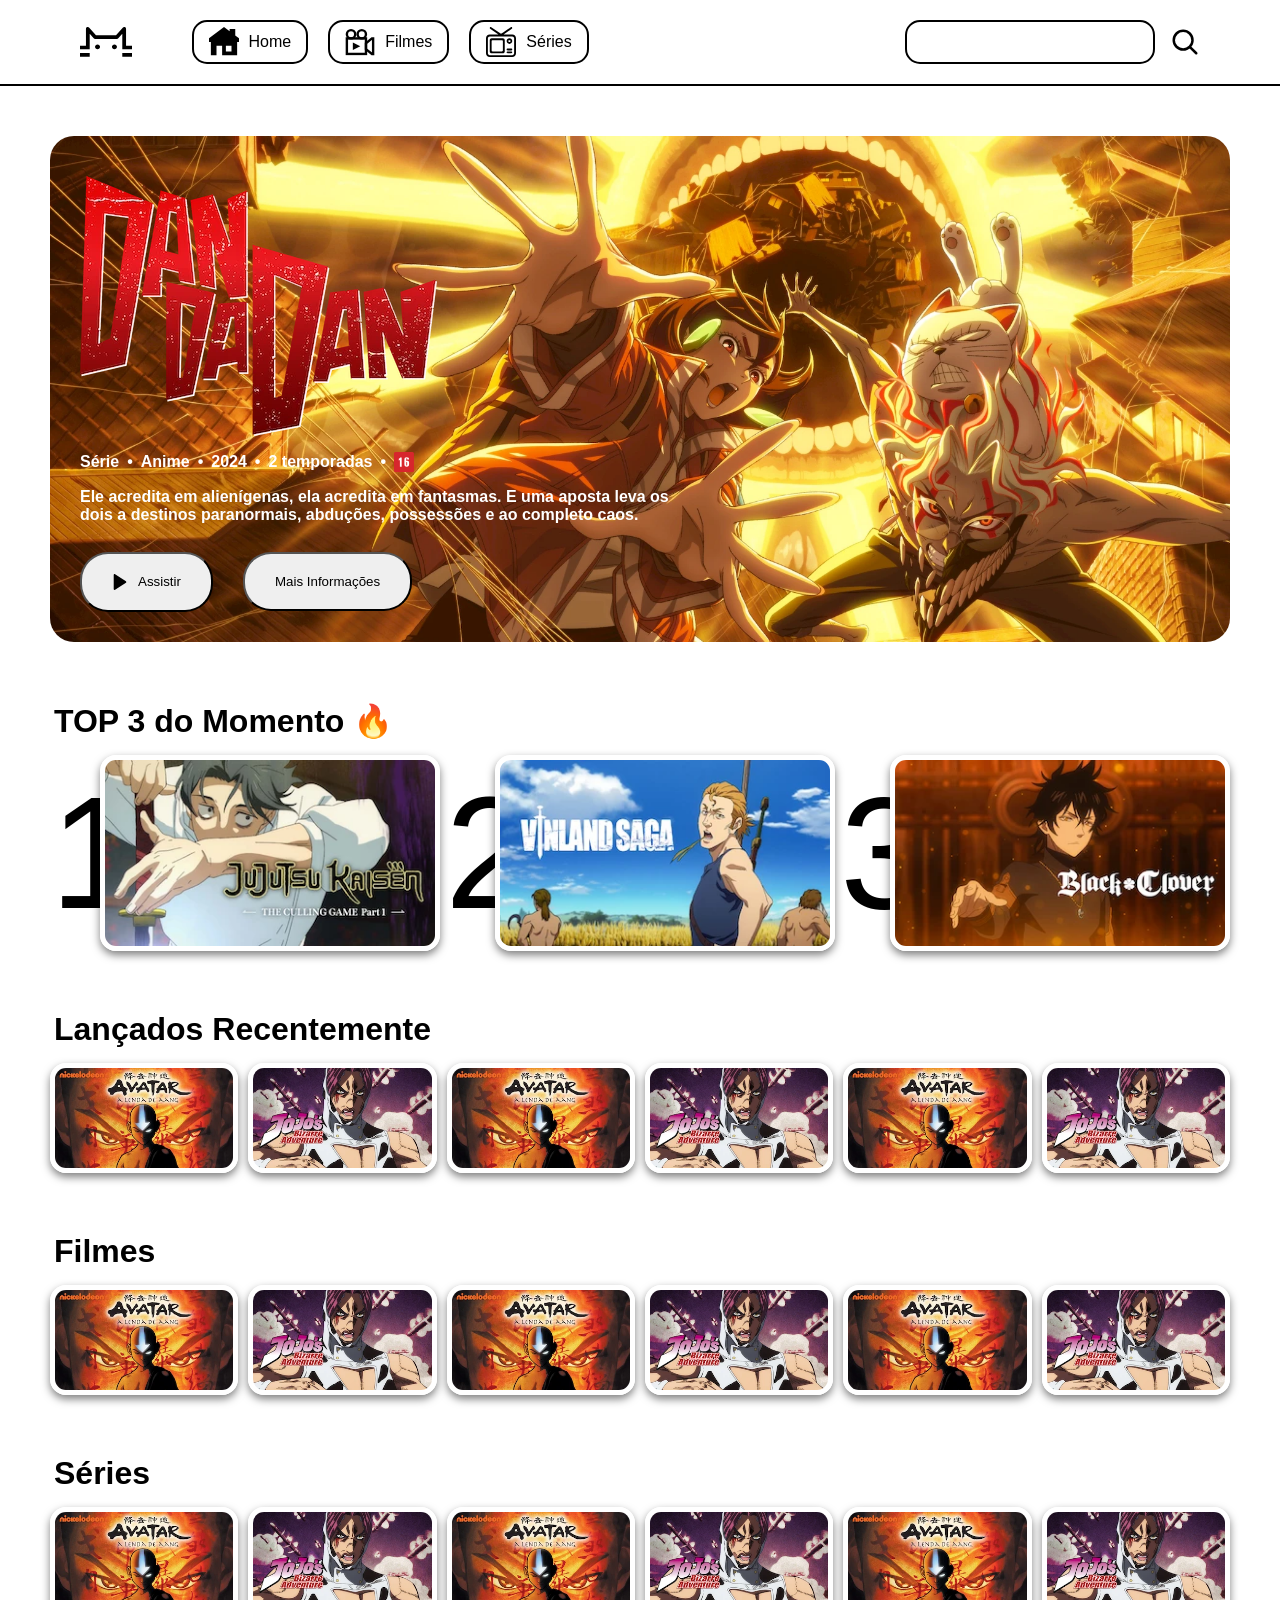
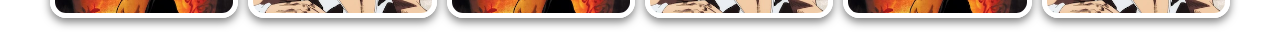
==== Streaming App/index.html @ 76ce0d0a "Refactor header styles, update top movies layout, and create new HTML files for movies and series pa" ====
<!DOCTYPE html>
<html lang="en">

<head>
    <meta charset="UTF-8">
    <meta name="viewport" content="width=device-width, initial-scale=1.0">
    <link rel="stylesheet" href="./css/style.css">
    <title>CatFlix</title>
</head>

<body>

    <header class="header">

        <div class="header-bar">

            <div class="menu">

                <a class="logo" href="">
                    <img class="svg" id="website-logo" src="./assets/pipecat.svg" alt="Logo do Website">
                </a>

                <nav class="nav">

                    <a class="nav-item" href="">
                        <img class="svg" src="./assets/home-icon.svg" alt="">
                        Home
                    </a>

                    <a class="nav-item" href="">
                        <img class="svg" src="./assets/play-projector-icon.svg" alt="">
                        Filmes
                    </a>

                    <a class="nav-item" href="">
                        <img class="svg" src="./assets/tv-icon.svg" alt="">
                        Séries
                    </a>

                </nav>

            </div>

            <div class="search-bar">

                <input type="text" class="input" id="search-text">
                <button class="button" id="search-button" type="submit"><img id="search-icon" class="svg" src="./assets/search-icon.svg" alt="search"></button>

            </div>

        </div>

    </header>

    <main class="main">

        <section class="section" id="introducao">

            <div class="img-box">
                <img class="img" id="main-img" src="./img/dandadan.webp" alt="">
            </div>

            <div class="info-content">

                <div class="info-item" id="info-logo-details">

                    <img class="img" src="./img/dandadan-icon.webp" alt="">

                    <div class="info-about">
                        <span>Série</span>
                        <p>•</p>
                        <span>Anime</span>
                        <p>•</p>
                        <span>2024</span>
                        <p>•</p>
                        <span>2 temporadas</span>
                        <p>•</p>
                        <span><img class="svg" src="./assets/16-rated.svg" alt=""></span>
                    </div>

                </div>

                <div class="info-item" id="info-synopsis">
                    <p class="info-paragraph">Ele acredita em alienígenas, ela acredita em fantasmas. E uma aposta leva os dois a destinos paranormais, abduções, possessões e ao completo caos.</p>
                </div>

                <div class="info-item" id="info-buttons">

                    <div class="button-box" id="watch-box">

                        <button class="button">
                            <img class="svg" id="play-button" src="./assets/play-icon.svg" alt="">
                            Assistir
                        </button>

                    </div>

                    <div class="button-box" id="moreinfo-box">
                        <button class="button">
                            Mais Informações
                        </button>
                    </div>

                </div>

            </div>

        </section>

        <section class="section" id="top-movies">

            <h2 class="section-title">TOP 3 do Momento 🔥</h2>

            <ul class="movie-list">

                <li class="movie-card">
                    <span class="movie-num">1</span>
                    <img class="movie-thumbnail" src="./img/jujutsu-kaisen-banner.webp" alt="">
                </li>
                
                <li class="movie-card">
                    <span class="movie-num">2</span>
                    <img class="movie-thumbnail" src="./img/vinland-saga-banner.webp" alt="">
                </li>

                <li class="movie-card">
                    <span class="movie-num">3</span>
                    <img class="movie-thumbnail" src="./img/black-clover-banner.webp" alt="">
                </li>

            </ul>

        </section>

        <section class="section" id="new-movies">

            <h2 class="section-title">Lançados Recentemente</h2>

            <ul class="movie-list">

                <li class="movie-card">
                    
                    <img class="movie-thumbnail" src="./img/avatar-banner.webp" alt="">
                    <div class="movie-info">

                    </div>

                </li>

                <li class="movie-card">
                    
                    <img class="movie-thumbnail" src="./img/jojo-banner.webp" alt="">
                    <div class="movie-info">

                    </div>

                </li>

                <li class="movie-card">
                    
                    <img class="movie-thumbnail" src="./img/avatar-banner.webp" alt="">
                    <div class="movie-info">

                    </div>

                </li>

                <li class="movie-card">
                    
                    <img class="movie-thumbnail" src="./img/jojo-banner.webp" alt="">
                    <div class="movie-info">

                    </div>

                </li>

                <li class="movie-card">
                    
                    <img class="movie-thumbnail" src="./img/avatar-banner.webp" alt="">
                    <div class="movie-info">

                    </div>

                </li>

                <li class="movie-card">
                    
                    <img class="movie-thumbnail" src="./img/jojo-banner.webp" alt="">
                    <div class="movie-info">

                    </div>

                </li>
                
            </ul>

        </section>

        <section class="section" id="new-movies">

            <h2 class="section-title">Filmes</h2>

            <ul class="movie-list">

                <li class="movie-card">
                    
                    <img class="movie-thumbnail" src="./img/avatar-banner.webp" alt="">
                    <div class="movie-info">

                    </div>

                </li>

                <li class="movie-card">
                    
                    <img class="movie-thumbnail" src="./img/jojo-banner.webp" alt="">
                    <div class="movie-info">

                    </div>

                </li>

                <li class="movie-card">
                    
                    <img class="movie-thumbnail" src="./img/avatar-banner.webp" alt="">
                    <div class="movie-info">

                    </div>

                </li>

                <li class="movie-card">
                    
                    <img class="movie-thumbnail" src="./img/jojo-banner.webp" alt="">
                    <div class="movie-info">

                    </div>

                </li>

                <li class="movie-card">
                    
                    <img class="movie-thumbnail" src="./img/avatar-banner.webp" alt="">
                    <div class="movie-info">

                    </div>

                </li>

                <li class="movie-card">
                    
                    <img class="movie-thumbnail" src="./img/jojo-banner.webp" alt="">
                    <div class="movie-info">

                    </div>

                </li>
                
            </ul>

        </section>

        <section class="section" id="new-series">

            <h2 class="section-title">Séries</h2>

            <ul class="movie-list">

                <li class="movie-card">
                    
                    <img class="movie-thumbnail" src="./img/avatar-banner.webp" alt="">
                    <div class="movie-info">

                    </div>

                </li>

                <li class="movie-card">
                    
                    <img class="movie-thumbnail" src="./img/jojo-banner.webp" alt="">
                    <div class="movie-info">

                    </div>

                </li>

                <li class="movie-card">
                    
                    <img class="movie-thumbnail" src="./img/avatar-banner.webp" alt="">
                    <div class="movie-info">

                    </div>

                </li>

                <li class="movie-card">
                    
                    <img class="movie-thumbnail" src="./img/jojo-banner.webp" alt="">
                    <div class="movie-info">

                    </div>

                </li>

                <li class="movie-card">
                    
                    <img class="movie-thumbnail" src="./img/avatar-banner.webp" alt="">
                    <div class="movie-info">

                    </div>

                </li>

                <li class="movie-card">
                    
                    <img class="movie-thumbnail" src="./img/jojo-banner.webp" alt="">
                    <div class="movie-info">

                    </div>

                </li>
                
            </ul>

        </section>

    </main>

    <footer>

    </footer>

</body>

</html>
---- Streaming App/css/style.css ----
@import url(./global.css);
@import url(./header.css);
@import url(./introducao.css);
@import url(./top-movies.css);
@import url(./new-movies.css);
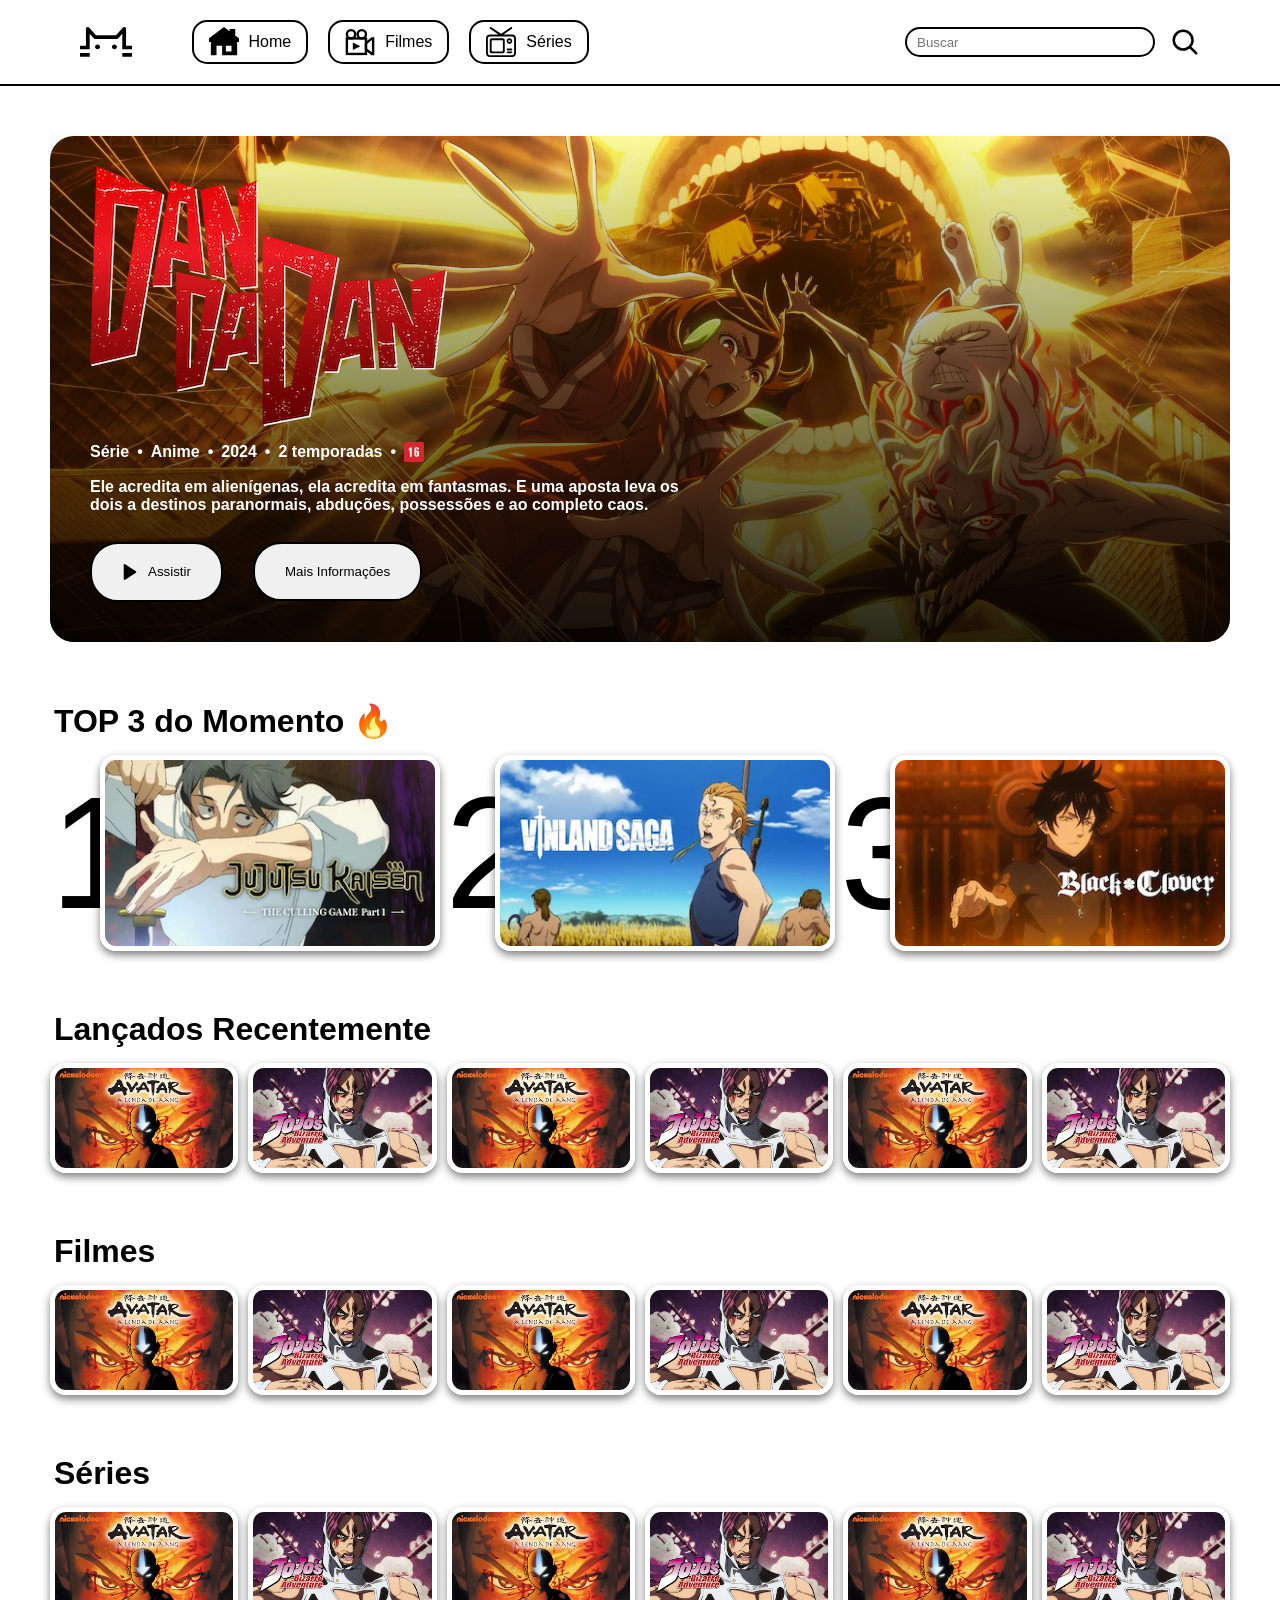
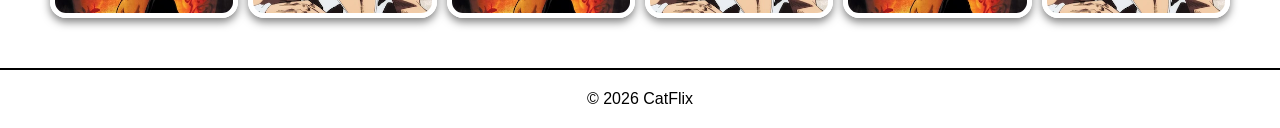
==== commit 302aa53c: "Refactor CSS variables for consistent theming, enhance header styles, and improve HTML structure for" ====
--- a/Streaming App/index.html
+++ b/Streaming App/index.html
@@ -1,9 +1,10 @@
 <!DOCTYPE html>
-<html lang="en">
+<html lang="pt-BR">
 
 <head>
     <meta charset="UTF-8">
     <meta name="viewport" content="width=device-width, initial-scale=1.0">
+    <meta name="description" content="CatFlix - filmes, séries e animes para assistir.">
     <link rel="stylesheet" href="./css/style.css">
     <title>CatFlix</title>
 </head>
@@ -16,23 +17,23 @@
 
             <div class="menu">
 
-                <a class="logo" href="">
-                    <img class="svg" id="website-logo" src="./assets/pipecat.svg" alt="Logo do Website">
+                <a class="logo" href="index.html">
+                    <img class="svg" id="website-logo" src="./assets/pipecat.svg" alt="CatFlix">
                 </a>
 
                 <nav class="nav">
 
-                    <a class="nav-item" href="">
+                    <a class="nav-item" href="index.html">
                         <img class="svg" src="./assets/home-icon.svg" alt="">
                         Home
                     </a>
 
-                    <a class="nav-item" href="">
+                    <a class="nav-item" href="movies.html">
                         <img class="svg" src="./assets/play-projector-icon.svg" alt="">
                         Filmes
                     </a>
 
-                    <a class="nav-item" href="">
+                    <a class="nav-item" href="series.html">
                         <img class="svg" src="./assets/tv-icon.svg" alt="">
                         Séries
                     </a>
@@ -41,30 +42,30 @@
 
             </div>
 
-            <div class="search-bar">
-
-                <input type="text" class="input" id="search-text">
-                <button class="button" id="search-button" type="submit"><img id="search-icon" class="svg" src="./assets/search-icon.svg" alt="search"></button>
-
+            <form class="search-bar" action="">
+
+                <input type="text" class="input" id="search-text" placeholder="Buscar" aria-label="Buscar">
+                <button class="button" id="search-button" type="submit"><img id="search-icon" class="svg" src="./assets/search-icon.svg" alt="Buscar"></button>
+
+            </form>
+
+        </div>
+
+    </header>
+
+    <main class="main">
+
+        <section class="section" id="introducao">
+
+            <div class="img-box">
+                <img class="img" id="main-img" src="./img/dandadan.webp" alt="Banner de Dandadan">
             </div>
 
-        </div>
-
-    </header>
-
-    <main class="main">
-
-        <section class="section" id="introducao">
-
-            <div class="img-box">
-                <img class="img" id="main-img" src="./img/dandadan.webp" alt="">
-            </div>
-
             <div class="info-content">
 
                 <div class="info-item" id="info-logo-details">
 
-                    <img class="img" src="./img/dandadan-icon.webp" alt="">
+                    <img class="img" src="./img/dandadan-icon.webp" alt="Logo de Dandadan">
 
                     <div class="info-about">
                         <span>Série</span>
@@ -75,7 +76,7 @@
                         <p>•</p>
                         <span>2 temporadas</span>
                         <p>•</p>
-                        <span><img class="svg" src="./assets/16-rated.svg" alt=""></span>
+                        <span><img class="svg" src="./assets/16-rated.svg" alt="Classificação 16 anos"></span>
                     </div>
 
                 </div>
@@ -115,24 +116,24 @@
 
                 <li class="movie-card">
                     <span class="movie-num">1</span>
-                    <img class="movie-thumbnail" src="./img/jujutsu-kaisen-banner.webp" alt="">
+                    <img class="movie-thumbnail" src="./img/jujutsu-kaisen-banner.webp" alt="Banner de Jujutsu Kaisen">
                 </li>
                 
                 <li class="movie-card">
                     <span class="movie-num">2</span>
-                    <img class="movie-thumbnail" src="./img/vinland-saga-banner.webp" alt="">
+                    <img class="movie-thumbnail" src="./img/vinland-saga-banner.webp" alt="Banner de Vinland Saga">
                 </li>
 
                 <li class="movie-card">
                     <span class="movie-num">3</span>
-                    <img class="movie-thumbnail" src="./img/black-clover-banner.webp" alt="">
+                    <img class="movie-thumbnail" src="./img/black-clover-banner.webp" alt="Banner de Black Clover">
                 </li>
 
             </ul>
 
         </section>
 
-        <section class="section" id="new-movies">
+        <section class="section" id="recent-movies">
 
             <h2 class="section-title">Lançados Recentemente</h2>
 
@@ -140,52 +141,52 @@
 
                 <li class="movie-card">
                     
-                    <img class="movie-thumbnail" src="./img/avatar-banner.webp" alt="">
-                    <div class="movie-info">
-
-                    </div>
-
-                </li>
-
-                <li class="movie-card">
-                    
-                    <img class="movie-thumbnail" src="./img/jojo-banner.webp" alt="">
-                    <div class="movie-info">
-
-                    </div>
-
-                </li>
-
-                <li class="movie-card">
-                    
-                    <img class="movie-thumbnail" src="./img/avatar-banner.webp" alt="">
-                    <div class="movie-info">
-
-                    </div>
-
-                </li>
-
-                <li class="movie-card">
-                    
-                    <img class="movie-thumbnail" src="./img/jojo-banner.webp" alt="">
-                    <div class="movie-info">
-
-                    </div>
-
-                </li>
-
-                <li class="movie-card">
-                    
-                    <img class="movie-thumbnail" src="./img/avatar-banner.webp" alt="">
-                    <div class="movie-info">
-
-                    </div>
-
-                </li>
-
-                <li class="movie-card">
-                    
-                    <img class="movie-thumbnail" src="./img/jojo-banner.webp" alt="">
+                    <img class="movie-thumbnail" src="./img/avatar-banner.webp" alt="Banner de Avatar">
+                    <div class="movie-info">
+
+                    </div>
+
+                </li>
+
+                <li class="movie-card">
+                    
+                    <img class="movie-thumbnail" src="./img/jojo-banner.webp" alt="Banner de JoJo">
+                    <div class="movie-info">
+
+                    </div>
+
+                </li>
+
+                <li class="movie-card">
+                    
+                    <img class="movie-thumbnail" src="./img/avatar-banner.webp" alt="Banner de Avatar">
+                    <div class="movie-info">
+
+                    </div>
+
+                </li>
+
+                <li class="movie-card">
+                    
+                    <img class="movie-thumbnail" src="./img/jojo-banner.webp" alt="Banner de JoJo">
+                    <div class="movie-info">
+
+                    </div>
+
+                </li>
+
+                <li class="movie-card">
+                    
+                    <img class="movie-thumbnail" src="./img/avatar-banner.webp" alt="Banner de Avatar">
+                    <div class="movie-info">
+
+                    </div>
+
+                </li>
+
+                <li class="movie-card">
+                    
+                    <img class="movie-thumbnail" src="./img/jojo-banner.webp" alt="Banner de JoJo">
                     <div class="movie-info">
 
                     </div>
@@ -196,7 +197,7 @@
 
         </section>
 
-        <section class="section" id="new-movies">
+        <section class="section" id="movies">
 
             <h2 class="section-title">Filmes</h2>
 
@@ -204,52 +205,52 @@
 
                 <li class="movie-card">
                     
-                    <img class="movie-thumbnail" src="./img/avatar-banner.webp" alt="">
-                    <div class="movie-info">
-
-                    </div>
-
-                </li>
-
-                <li class="movie-card">
-                    
-                    <img class="movie-thumbnail" src="./img/jojo-banner.webp" alt="">
-                    <div class="movie-info">
-
-                    </div>
-
-                </li>
-
-                <li class="movie-card">
-                    
-                    <img class="movie-thumbnail" src="./img/avatar-banner.webp" alt="">
-                    <div class="movie-info">
-
-                    </div>
-
-                </li>
-
-                <li class="movie-card">
-                    
-                    <img class="movie-thumbnail" src="./img/jojo-banner.webp" alt="">
-                    <div class="movie-info">
-
-                    </div>
-
-                </li>
-
-                <li class="movie-card">
-                    
-                    <img class="movie-thumbnail" src="./img/avatar-banner.webp" alt="">
-                    <div class="movie-info">
-
-                    </div>
-
-                </li>
-
-                <li class="movie-card">
-                    
-                    <img class="movie-thumbnail" src="./img/jojo-banner.webp" alt="">
+                    <img class="movie-thumbnail" src="./img/avatar-banner.webp" alt="Banner de Avatar">
+                    <div class="movie-info">
+
+                    </div>
+
+                </li>
+
+                <li class="movie-card">
+                    
+                    <img class="movie-thumbnail" src="./img/jojo-banner.webp" alt="Banner de JoJo">
+                    <div class="movie-info">
+
+                    </div>
+
+                </li>
+
+                <li class="movie-card">
+                    
+                    <img class="movie-thumbnail" src="./img/avatar-banner.webp" alt="Banner de Avatar">
+                    <div class="movie-info">
+
+                    </div>
+
+                </li>
+
+                <li class="movie-card">
+                    
+                    <img class="movie-thumbnail" src="./img/jojo-banner.webp" alt="Banner de JoJo">
+                    <div class="movie-info">
+
+                    </div>
+
+                </li>
+
+                <li class="movie-card">
+                    
+                    <img class="movie-thumbnail" src="./img/avatar-banner.webp" alt="Banner de Avatar">
+                    <div class="movie-info">
+
+                    </div>
+
+                </li>
+
+                <li class="movie-card">
+                    
+                    <img class="movie-thumbnail" src="./img/jojo-banner.webp" alt="Banner de JoJo">
                     <div class="movie-info">
 
                     </div>
@@ -260,7 +261,7 @@
 
         </section>
 
-        <section class="section" id="new-series">
+        <section class="section" id="series">
 
             <h2 class="section-title">Séries</h2>
 
@@ -268,52 +269,52 @@
 
                 <li class="movie-card">
                     
-                    <img class="movie-thumbnail" src="./img/avatar-banner.webp" alt="">
-                    <div class="movie-info">
-
-                    </div>
-
-                </li>
-
-                <li class="movie-card">
-                    
-                    <img class="movie-thumbnail" src="./img/jojo-banner.webp" alt="">
-                    <div class="movie-info">
-
-                    </div>
-
-                </li>
-
-                <li class="movie-card">
-                    
-                    <img class="movie-thumbnail" src="./img/avatar-banner.webp" alt="">
-                    <div class="movie-info">
-
-                    </div>
-
-                </li>
-
-                <li class="movie-card">
-                    
-                    <img class="movie-thumbnail" src="./img/jojo-banner.webp" alt="">
-                    <div class="movie-info">
-
-                    </div>
-
-                </li>
-
-                <li class="movie-card">
-                    
-                    <img class="movie-thumbnail" src="./img/avatar-banner.webp" alt="">
-                    <div class="movie-info">
-
-                    </div>
-
-                </li>
-
-                <li class="movie-card">
-                    
-                    <img class="movie-thumbnail" src="./img/jojo-banner.webp" alt="">
+                    <img class="movie-thumbnail" src="./img/avatar-banner.webp" alt="Banner de Avatar">
+                    <div class="movie-info">
+
+                    </div>
+
+                </li>
+
+                <li class="movie-card">
+                    
+                    <img class="movie-thumbnail" src="./img/jojo-banner.webp" alt="Banner de JoJo">
+                    <div class="movie-info">
+
+                    </div>
+
+                </li>
+
+                <li class="movie-card">
+                    
+                    <img class="movie-thumbnail" src="./img/avatar-banner.webp" alt="Banner de Avatar">
+                    <div class="movie-info">
+
+                    </div>
+
+                </li>
+
+                <li class="movie-card">
+                    
+                    <img class="movie-thumbnail" src="./img/jojo-banner.webp" alt="Banner de JoJo">
+                    <div class="movie-info">
+
+                    </div>
+
+                </li>
+
+                <li class="movie-card">
+                    
+                    <img class="movie-thumbnail" src="./img/avatar-banner.webp" alt="Banner de Avatar">
+                    <div class="movie-info">
+
+                    </div>
+
+                </li>
+
+                <li class="movie-card">
+                    
+                    <img class="movie-thumbnail" src="./img/jojo-banner.webp" alt="Banner de JoJo">
                     <div class="movie-info">
 
                     </div>
@@ -326,10 +327,12 @@
 
     </main>
 
-    <footer>
+    <footer class="footer">
+
+        <p>© 2026 CatFlix</p>
 
     </footer>
 
 </body>
 
-</html>+</html>
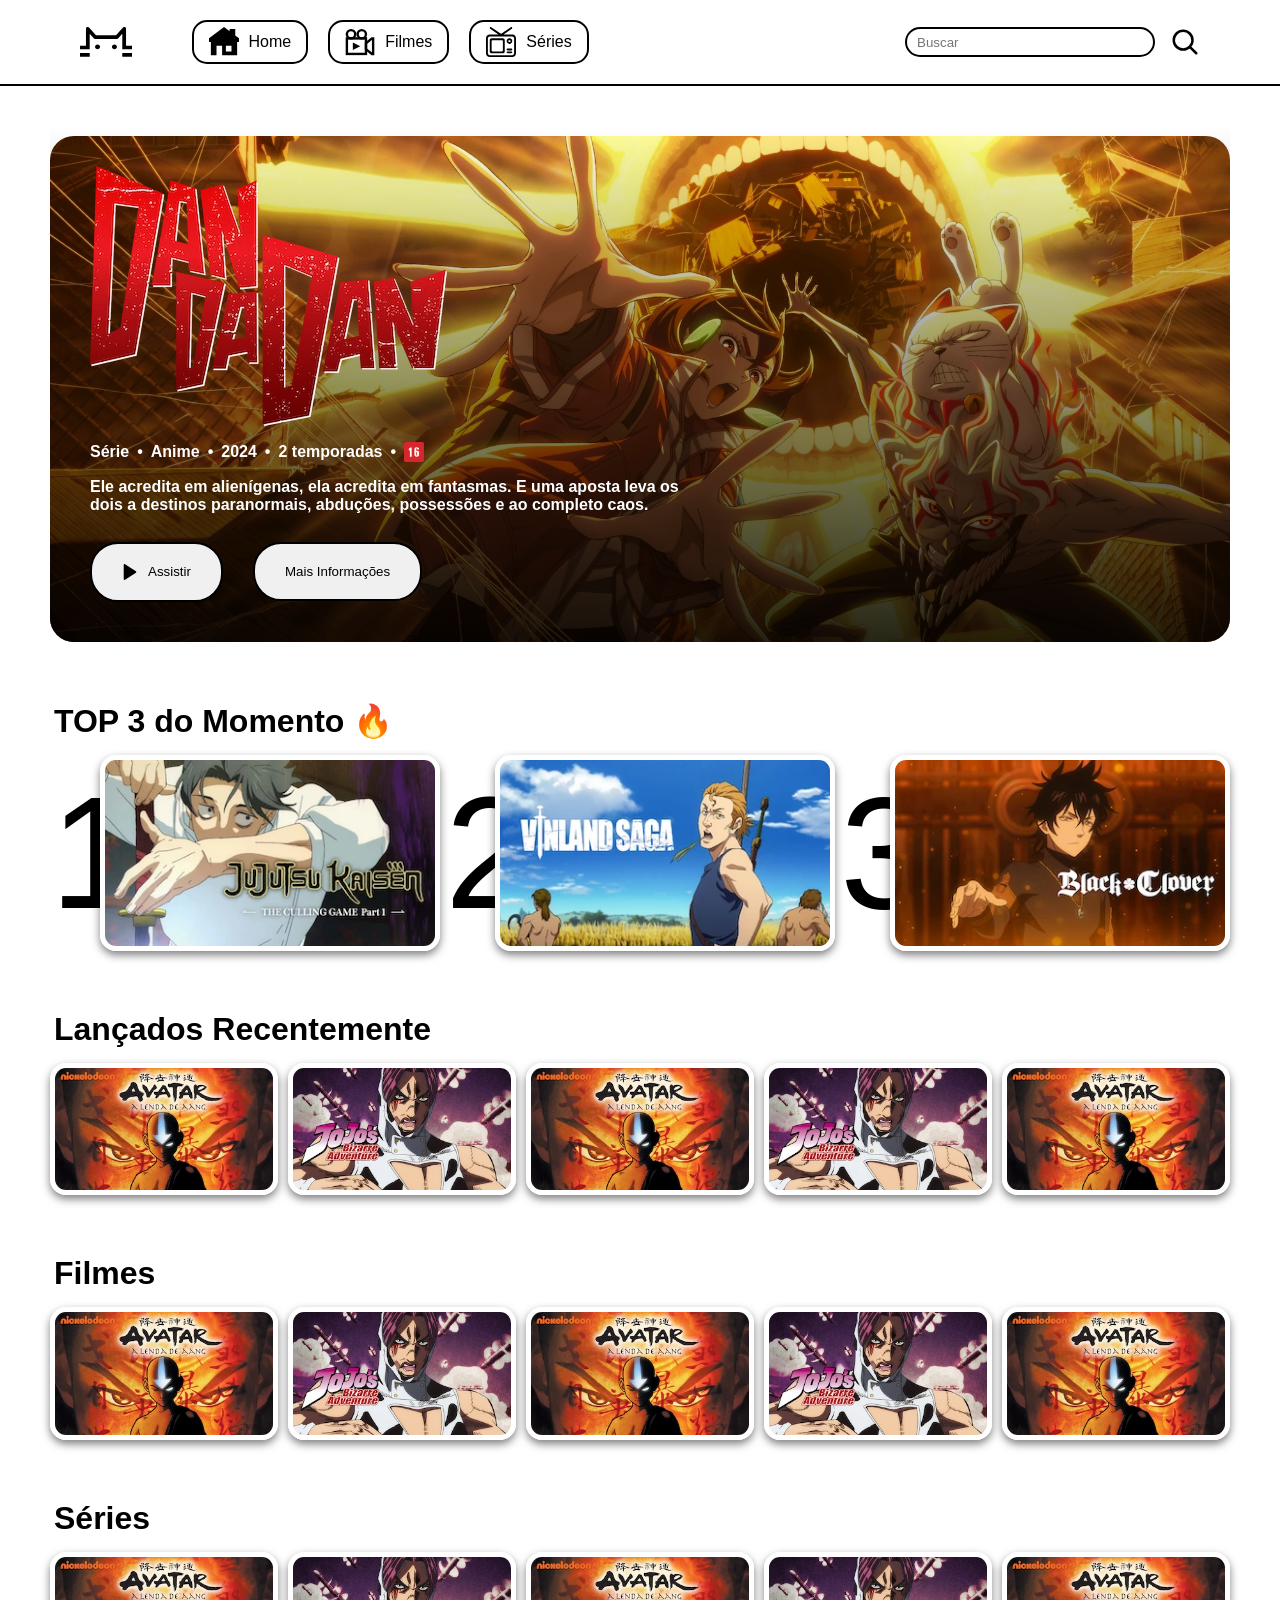
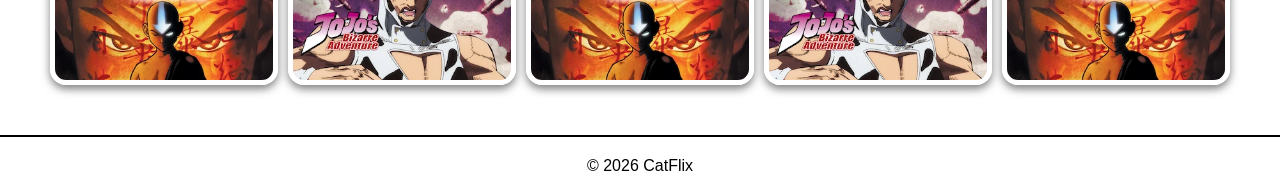
==== commit 93f3a8e3: "Refactor movie list layout, add modal functionality, and enhance header structure for improved navig" ====
--- a/Streaming App/index.html
+++ b/Streaming App/index.html
@@ -45,7 +45,8 @@
             <form class="search-bar" action="">
 
                 <input type="text" class="input" id="search-text" placeholder="Buscar" aria-label="Buscar">
-                <button class="button" id="search-button" type="submit"><img id="search-icon" class="svg" src="./assets/search-icon.svg" alt="Buscar"></button>
+                <button class="button" id="search-button" type="submit"><img id="search-icon" class="svg"
+                        src="./assets/search-icon.svg" alt="Buscar"></button>
 
             </form>
 
@@ -82,24 +83,25 @@
                 </div>
 
                 <div class="info-item" id="info-synopsis">
-                    <p class="info-paragraph">Ele acredita em alienígenas, ela acredita em fantasmas. E uma aposta leva os dois a destinos paranormais, abduções, possessões e ao completo caos.</p>
+                    <p class="info-paragraph">Ele acredita em alienígenas, ela acredita em fantasmas. E uma aposta leva
+                        os dois a destinos paranormais, abduções, possessões e ao completo caos.</p>
                 </div>
 
                 <div class="info-item" id="info-buttons">
 
                     <div class="button-box" id="watch-box">
 
-                        <button class="button">
+                        <a class="button" href="https://www.youtube.com/watch?v=vH3Ar2A-Wto" target="_blank" rel="noopener">
                             <img class="svg" id="play-button" src="./assets/play-icon.svg" alt="">
                             Assistir
-                        </button>
+                        </a>
 
                     </div>
 
                     <div class="button-box" id="moreinfo-box">
-                        <button class="button">
+                        <a class="button" href="#filme-dandadan">
                             Mais Informações
-                        </button>
+                        </a>
                     </div>
 
                 </div>
@@ -116,17 +118,35 @@
 
                 <li class="movie-card">
                     <span class="movie-num">1</span>
-                    <img class="movie-thumbnail" src="./img/jujutsu-kaisen-banner.webp" alt="Banner de Jujutsu Kaisen">
-                </li>
-                
+                    <a href="#filme-jujutsu-kaisen">
+                        <img class="movie-thumbnail" src="./img/jujutsu-kaisen-banner.webp" alt="Banner de Jujutsu Kaisen">
+                    </a>
+                    <div class="movie-info">
+                        <h3 class="movie-name">Jujutsu Kaisen</h3>
+                        <p>3 temporadas • 59 episódios</p>
+                    </div>
+                </li>
+
                 <li class="movie-card">
                     <span class="movie-num">2</span>
-                    <img class="movie-thumbnail" src="./img/vinland-saga-banner.webp" alt="Banner de Vinland Saga">
+                    <a href="#filme-vinland-saga">
+                        <img class="movie-thumbnail" src="./img/vinland-saga-banner.webp" alt="Banner de Vinland Saga">
+                    </a>
+                    <div class="movie-info">
+                        <h3 class="movie-name">Vinland Saga</h3>
+                        <p>2 temporadas • 48 episódios</p>
+                    </div>
                 </li>
 
                 <li class="movie-card">
                     <span class="movie-num">3</span>
-                    <img class="movie-thumbnail" src="./img/black-clover-banner.webp" alt="Banner de Black Clover">
+                    <a href="#filme-black-clover">
+                        <img class="movie-thumbnail" src="./img/black-clover-banner.webp" alt="Banner de Black Clover">
+                    </a>
+                    <div class="movie-info">
+                        <h3 class="movie-name">Black Clover</h3>
+                        <p>4 temporadas • 170 episódios</p>
+                    </div>
                 </li>
 
             </ul>
@@ -140,59 +160,65 @@
             <ul class="movie-list">
 
                 <li class="movie-card">
-                    
-                    <img class="movie-thumbnail" src="./img/avatar-banner.webp" alt="Banner de Avatar">
-                    <div class="movie-info">
-
-                    </div>
-
-                </li>
-
-                <li class="movie-card">
-                    
-                    <img class="movie-thumbnail" src="./img/jojo-banner.webp" alt="Banner de JoJo">
-                    <div class="movie-info">
-
-                    </div>
-
-                </li>
-
-                <li class="movie-card">
-                    
-                    <img class="movie-thumbnail" src="./img/avatar-banner.webp" alt="Banner de Avatar">
-                    <div class="movie-info">
-
-                    </div>
-
-                </li>
-
-                <li class="movie-card">
-                    
-                    <img class="movie-thumbnail" src="./img/jojo-banner.webp" alt="Banner de JoJo">
-                    <div class="movie-info">
-
-                    </div>
-
-                </li>
-
-                <li class="movie-card">
-                    
-                    <img class="movie-thumbnail" src="./img/avatar-banner.webp" alt="Banner de Avatar">
-                    <div class="movie-info">
-
-                    </div>
-
-                </li>
-
-                <li class="movie-card">
-                    
-                    <img class="movie-thumbnail" src="./img/jojo-banner.webp" alt="Banner de JoJo">
-                    <div class="movie-info">
-
-                    </div>
-
-                </li>
-                
+
+                    <a href="#filme-avatar">
+                        <img class="movie-thumbnail" src="./img/avatar-banner.webp" alt="Banner de Avatar">
+                    </a>
+                    <div class="movie-info">
+                        <h3 class="movie-name">Avatar: A Lenda de Aang</h3>
+                        <p>3 temporadas • 61 episódios</p>
+                    </div>
+
+                </li>
+
+                <li class="movie-card">
+
+                    <a href="#filme-jojo">
+                        <img class="movie-thumbnail" src="./img/jojo-banner.webp" alt="Banner de JoJo">
+                    </a>
+                    <div class="movie-info">
+                        <h3 class="movie-name">JoJo's Bizarre Adventure</h3>
+                        <p>5 temporadas • 190 episódios</p>
+                    </div>
+
+                </li>
+
+                <li class="movie-card">
+
+                    <a href="#filme-avatar">
+                        <img class="movie-thumbnail" src="./img/avatar-banner.webp" alt="Banner de Avatar">
+                    </a>
+                    <div class="movie-info">
+                        <h3 class="movie-name">Avatar: A Lenda de Aang</h3>
+                        <p>3 temporadas • 61 episódios</p>
+                    </div>
+
+                </li>
+
+                <li class="movie-card">
+
+                    <a href="#filme-jojo">
+                        <img class="movie-thumbnail" src="./img/jojo-banner.webp" alt="Banner de JoJo">
+                    </a>
+                    <div class="movie-info">
+                        <h3 class="movie-name">JoJo's Bizarre Adventure</h3>
+                        <p>5 temporadas • 190 episódios</p>
+                    </div>
+
+                </li>
+
+                <li class="movie-card">
+
+                    <a href="#filme-avatar">
+                        <img class="movie-thumbnail" src="./img/avatar-banner.webp" alt="Banner de Avatar">
+                    </a>
+                    <div class="movie-info">
+                        <h3 class="movie-name">Avatar: A Lenda de Aang</h3>
+                        <p>3 temporadas • 61 episódios</p>
+                    </div>
+
+                </li>
+
             </ul>
 
         </section>
@@ -204,59 +230,65 @@
             <ul class="movie-list">
 
                 <li class="movie-card">
-                    
-                    <img class="movie-thumbnail" src="./img/avatar-banner.webp" alt="Banner de Avatar">
-                    <div class="movie-info">
-
-                    </div>
-
-                </li>
-
-                <li class="movie-card">
-                    
-                    <img class="movie-thumbnail" src="./img/jojo-banner.webp" alt="Banner de JoJo">
-                    <div class="movie-info">
-
-                    </div>
-
-                </li>
-
-                <li class="movie-card">
-                    
-                    <img class="movie-thumbnail" src="./img/avatar-banner.webp" alt="Banner de Avatar">
-                    <div class="movie-info">
-
-                    </div>
-
-                </li>
-
-                <li class="movie-card">
-                    
-                    <img class="movie-thumbnail" src="./img/jojo-banner.webp" alt="Banner de JoJo">
-                    <div class="movie-info">
-
-                    </div>
-
-                </li>
-
-                <li class="movie-card">
-                    
-                    <img class="movie-thumbnail" src="./img/avatar-banner.webp" alt="Banner de Avatar">
-                    <div class="movie-info">
-
-                    </div>
-
-                </li>
-
-                <li class="movie-card">
-                    
-                    <img class="movie-thumbnail" src="./img/jojo-banner.webp" alt="Banner de JoJo">
-                    <div class="movie-info">
-
-                    </div>
-
-                </li>
-                
+
+                    <a href="#filme-avatar">
+                        <img class="movie-thumbnail" src="./img/avatar-banner.webp" alt="Banner de Avatar">
+                    </a>
+                    <div class="movie-info">
+                        <h3 class="movie-name">Avatar: A Lenda de Aang</h3>
+                        <p>3 temporadas • 61 episódios</p>
+                    </div>
+
+                </li>
+
+                <li class="movie-card">
+
+                    <a href="#filme-jojo">
+                        <img class="movie-thumbnail" src="./img/jojo-banner.webp" alt="Banner de JoJo">
+                    </a>
+                    <div class="movie-info">
+                        <h3 class="movie-name">JoJo's Bizarre Adventure</h3>
+                        <p>5 temporadas • 190 episódios</p>
+                    </div>
+
+                </li>
+
+                <li class="movie-card">
+
+                    <a href="#filme-avatar">
+                        <img class="movie-thumbnail" src="./img/avatar-banner.webp" alt="Banner de Avatar">
+                    </a>
+                    <div class="movie-info">
+                        <h3 class="movie-name">Avatar: A Lenda de Aang</h3>
+                        <p>3 temporadas • 61 episódios</p>
+                    </div>
+
+                </li>
+
+                <li class="movie-card">
+
+                    <a href="#filme-jojo">
+                        <img class="movie-thumbnail" src="./img/jojo-banner.webp" alt="Banner de JoJo">
+                    </a>
+                    <div class="movie-info">
+                        <h3 class="movie-name">JoJo's Bizarre Adventure</h3>
+                        <p>5 temporadas • 190 episódios</p>
+                    </div>
+
+                </li>
+
+                <li class="movie-card">
+
+                    <a href="#filme-avatar">
+                        <img class="movie-thumbnail" src="./img/avatar-banner.webp" alt="Banner de Avatar">
+                    </a>
+                    <div class="movie-info">
+                        <h3 class="movie-name">Avatar: A Lenda de Aang</h3>
+                        <p>3 temporadas • 61 episódios</p>
+                    </div>
+
+                </li>
+
             </ul>
 
         </section>
@@ -268,59 +300,65 @@
             <ul class="movie-list">
 
                 <li class="movie-card">
-                    
-                    <img class="movie-thumbnail" src="./img/avatar-banner.webp" alt="Banner de Avatar">
-                    <div class="movie-info">
-
-                    </div>
-
-                </li>
-
-                <li class="movie-card">
-                    
-                    <img class="movie-thumbnail" src="./img/jojo-banner.webp" alt="Banner de JoJo">
-                    <div class="movie-info">
-
-                    </div>
-
-                </li>
-
-                <li class="movie-card">
-                    
-                    <img class="movie-thumbnail" src="./img/avatar-banner.webp" alt="Banner de Avatar">
-                    <div class="movie-info">
-
-                    </div>
-
-                </li>
-
-                <li class="movie-card">
-                    
-                    <img class="movie-thumbnail" src="./img/jojo-banner.webp" alt="Banner de JoJo">
-                    <div class="movie-info">
-
-                    </div>
-
-                </li>
-
-                <li class="movie-card">
-                    
-                    <img class="movie-thumbnail" src="./img/avatar-banner.webp" alt="Banner de Avatar">
-                    <div class="movie-info">
-
-                    </div>
-
-                </li>
-
-                <li class="movie-card">
-                    
-                    <img class="movie-thumbnail" src="./img/jojo-banner.webp" alt="Banner de JoJo">
-                    <div class="movie-info">
-
-                    </div>
-
-                </li>
-                
+
+                    <a href="#filme-avatar">
+                        <img class="movie-thumbnail" src="./img/avatar-banner.webp" alt="Banner de Avatar">
+                    </a>
+                    <div class="movie-info">
+                        <h3 class="movie-name">Avatar: A Lenda de Aang</h3>
+                        <p>3 temporadas • 61 episódios</p>
+                    </div>
+
+                </li>
+
+                <li class="movie-card">
+
+                    <a href="#filme-jojo">
+                        <img class="movie-thumbnail" src="./img/jojo-banner.webp" alt="Banner de JoJo">
+                    </a>
+                    <div class="movie-info">
+                        <h3 class="movie-name">JoJo's Bizarre Adventure</h3>
+                        <p>5 temporadas • 190 episódios</p>
+                    </div>
+
+                </li>
+
+                <li class="movie-card">
+
+                    <a href="#filme-avatar">
+                        <img class="movie-thumbnail" src="./img/avatar-banner.webp" alt="Banner de Avatar">
+                    </a>
+                    <div class="movie-info">
+                        <h3 class="movie-name">Avatar: A Lenda de Aang</h3>
+                        <p>3 temporadas • 61 episódios</p>
+                    </div>
+
+                </li>
+
+                <li class="movie-card">
+
+                    <a href="#filme-jojo">
+                        <img class="movie-thumbnail" src="./img/jojo-banner.webp" alt="Banner de JoJo">
+                    </a>
+                    <div class="movie-info">
+                        <h3 class="movie-name">JoJo's Bizarre Adventure</h3>
+                        <p>5 temporadas • 190 episódios</p>
+                    </div>
+
+                </li>
+
+                <li class="movie-card">
+
+                    <a href="#filme-avatar">
+                        <img class="movie-thumbnail" src="./img/avatar-banner.webp" alt="Banner de Avatar">
+                    </a>
+                    <div class="movie-info">
+                        <h3 class="movie-name">Avatar: A Lenda de Aang</h3>
+                        <p>3 temporadas • 61 episódios</p>
+                    </div>
+
+                </li>
+
             </ul>
 
         </section>
@@ -333,6 +371,322 @@
 
     </footer>
 
+    <!-- Menus flutuantes (abrem ao clicar no card; cada um tem o mesmo id do link do card) -->
+
+    <div class="modal" id="filme-dandadan">
+
+        <a class="modal-fundo" href="#!"></a>
+
+        <div class="modal-box">
+
+            <a class="modal-fechar" href="#!">✕</a>
+
+            <div class="modal-trailer">
+                <iframe src="https://www.youtube.com/embed/vH3Ar2A-Wto" title="Trailer de Dandadan" allowfullscreen loading="lazy"></iframe>
+            </div>
+
+            <div class="modal-conteudo">
+
+                <div class="modal-principal">
+                    <h2 class="modal-titulo">Dandadan</h2>
+                    <div class="modal-detalhes">
+                        <span>2024</span>
+                        <span>2 temporadas • 24 episódios</span>
+                        <img src="./assets/16-rated.svg" alt="Classificação 16 anos">
+                    </div>
+                    <p>Ele acredita em alienígenas, ela acredita em fantasmas. E uma aposta leva os dois a destinos paranormais, abduções, possessões e ao completo caos.</p>
+                </div>
+
+                <div class="modal-lateral">
+                    <p><span>Estúdio:</span> Science SARU</p>
+                    <p><span>Baseado em:</span> Mangá de Yukinobu Tatsu</p>
+                    <p><span>Gêneros:</span> Animes Shounen, Animes de ação, Japoneses</p>
+                </div>
+
+            </div>
+
+            <div class="modal-comentarios">
+
+                <h3>Comentários</h3>
+
+                <p class="comentarios-aviso">Entre na sua conta para poder comentar.</p>
+
+                <form class="comentarios-form" action="">
+                    <textarea class="comentarios-texto" rows="3" placeholder="Escreva um comentário..." aria-label="Escreva um comentário" disabled></textarea>
+                    <button class="comentarios-botao" type="submit" disabled>Publicar</button>
+                </form>
+
+                <ul class="comentarios-lista">
+                    <li class="comentarios-vazio">Nenhum comentário ainda.</li>
+                </ul>
+
+            </div>
+
+        </div>
+
+    </div>
+
+    <div class="modal" id="filme-jujutsu-kaisen">
+
+        <a class="modal-fundo" href="#!"></a>
+
+        <div class="modal-box">
+
+            <a class="modal-fechar" href="#!">✕</a>
+
+            <div class="modal-trailer">
+                <iframe src="https://www.youtube.com/embed/Go23bvl5mCo" title="Trailer de Jujutsu Kaisen" allowfullscreen loading="lazy"></iframe>
+            </div>
+
+            <div class="modal-conteudo">
+
+                <div class="modal-principal">
+                    <h2 class="modal-titulo">Jujutsu Kaisen</h2>
+                    <div class="modal-detalhes">
+                        <span>2020</span>
+                        <span>3 temporadas • 59 episódios</span>
+                    </div>
+                    <p>Yuji Itadori, um estudante com força física extraordinária, engole um dedo amaldiçoado para salvar seus amigos e passa a abrigar dentro de si Sukuna, o Rei das Maldições. Agora ele entra para a Escola Jujutsu para enfrentar espíritos amaldiçoados.</p>
+                </div>
+
+                <div class="modal-lateral">
+                <p><span>Estúdio:</span> MAPPA</p>
+                <p><span>Baseado em:</span> Mangá de Gege Akutami</p>
+                <p><span>Gêneros:</span> Animes Shounen, Animes de ação, Japoneses</p>
+                </div>
+
+            </div>
+
+            <div class="modal-comentarios">
+
+                <h3>Comentários</h3>
+
+                <p class="comentarios-aviso">Entre na sua conta para poder comentar.</p>
+
+                <form class="comentarios-form" action="">
+                    <textarea class="comentarios-texto" rows="3" placeholder="Escreva um comentário..." aria-label="Escreva um comentário" disabled></textarea>
+                    <button class="comentarios-botao" type="submit" disabled>Publicar</button>
+                </form>
+
+                <ul class="comentarios-lista">
+                    <li class="comentarios-vazio">Nenhum comentário ainda.</li>
+                </ul>
+
+            </div>
+
+        </div>
+
+    </div>
+
+    <div class="modal" id="filme-vinland-saga">
+
+        <a class="modal-fundo" href="#!"></a>
+
+        <div class="modal-box">
+
+            <a class="modal-fechar" href="#!">✕</a>
+
+            <div class="modal-trailer">
+                <iframe src="https://www.youtube.com/embed/f8JrZ7Q_p-8" title="Trailer de Vinland Saga" allowfullscreen loading="lazy"></iframe>
+            </div>
+
+            <div class="modal-conteudo">
+
+                <div class="modal-principal">
+                    <h2 class="modal-titulo">Vinland Saga</h2>
+                    <div class="modal-detalhes">
+                        <span>2019</span>
+                        <span>2 temporadas • 48 episódios</span>
+                    </div>
+                    <p>Thorfinn, um jovem guerreiro viking, busca vingança contra Askeladd, o líder mercenário que matou seu pai. Em meio a batalhas sangrentas na Europa do século XI, ele precisa descobrir o que significa ser um verdadeiro guerreiro.</p>
+                </div>
+
+                <div class="modal-lateral">
+                <p><span>Estúdio:</span> Wit Studio e MAPPA</p>
+                <p><span>Baseado em:</span> Mangá de Makoto Yukimura</p>
+                <p><span>Gêneros:</span> Animes Seinen, Animes de ação, Japoneses</p>
+                </div>
+
+            </div>
+
+            <div class="modal-comentarios">
+
+                <h3>Comentários</h3>
+
+                <p class="comentarios-aviso">Entre na sua conta para poder comentar.</p>
+
+                <form class="comentarios-form" action="">
+                    <textarea class="comentarios-texto" rows="3" placeholder="Escreva um comentário..." aria-label="Escreva um comentário" disabled></textarea>
+                    <button class="comentarios-botao" type="submit" disabled>Publicar</button>
+                </form>
+
+                <ul class="comentarios-lista">
+                    <li class="comentarios-vazio">Nenhum comentário ainda.</li>
+                </ul>
+
+            </div>
+
+        </div>
+
+    </div>
+
+    <div class="modal" id="filme-black-clover">
+
+        <a class="modal-fundo" href="#!"></a>
+
+        <div class="modal-box">
+
+            <a class="modal-fechar" href="#!">✕</a>
+
+            <div class="modal-trailer">
+                <iframe src="https://www.youtube.com/embed/uUX2Vr6Zc1g" title="Trailer de Black Clover" allowfullscreen loading="lazy"></iframe>
+            </div>
+
+            <div class="modal-conteudo">
+
+                <div class="modal-principal">
+                    <h2 class="modal-titulo">Black Clover</h2>
+                    <div class="modal-detalhes">
+                        <span>2017</span>
+                        <span>4 temporadas • 170 episódios</span>
+                    </div>
+                    <p>Asta e Yuno foram abandonados juntos numa igreja e cresceram como rivais. Num mundo onde todos nascem com magia, Asta é o único sem nenhum poder, mas sonha em se tornar o Rei Mago com sua espada anti-magia e muita força de vontade.</p>
+                </div>
+
+                <div class="modal-lateral">
+                <p><span>Estúdio:</span> Studio Pierrot</p>
+                <p><span>Baseado em:</span> Mangá de Yūki Tabata</p>
+                <p><span>Gêneros:</span> Animes Shounen, Animes de ação, Japoneses</p>
+                </div>
+
+            </div>
+
+            <div class="modal-comentarios">
+
+                <h3>Comentários</h3>
+
+                <p class="comentarios-aviso">Entre na sua conta para poder comentar.</p>
+
+                <form class="comentarios-form" action="">
+                    <textarea class="comentarios-texto" rows="3" placeholder="Escreva um comentário..." aria-label="Escreva um comentário" disabled></textarea>
+                    <button class="comentarios-botao" type="submit" disabled>Publicar</button>
+                </form>
+
+                <ul class="comentarios-lista">
+                    <li class="comentarios-vazio">Nenhum comentário ainda.</li>
+                </ul>
+
+            </div>
+
+        </div>
+
+    </div>
+
+    <div class="modal" id="filme-avatar">
+
+        <a class="modal-fundo" href="#!"></a>
+
+        <div class="modal-box">
+
+            <a class="modal-fechar" href="#!">✕</a>
+
+            <div class="modal-trailer">
+                <!-- Sem trailer ainda: troque esta imagem por um <iframe> do YouTube -->
+                <img src="./img/avatar-banner.webp" alt="Banner de Avatar: A Lenda de Aang">
+            </div>
+
+            <div class="modal-conteudo">
+
+                <div class="modal-principal">
+                    <h2 class="modal-titulo">Avatar: A Lenda de Aang</h2>
+                    <div class="modal-detalhes">
+                        <span>2005</span>
+                        <span>3 temporadas • 61 episódios</span>
+                    </div>
+                    <p>Em um mundo dividido em quatro nações, só o Avatar consegue dominar os quatro elementos. Após cem anos congelado, o jovem Aang desperta e, ao lado de Katara e Sokka, precisa aprender todos os elementos e deter a Nação do Fogo.</p>
+                </div>
+
+                <div class="modal-lateral">
+                <p><span>Estúdio:</span> Nickelodeon</p>
+                <p><span>Criação:</span> Michael Dante DiMartino e Bryan Konietzko</p>
+                <p><span>Gêneros:</span> Séries de animação, Aventura, Fantasia</p>
+                </div>
+
+            </div>
+
+            <div class="modal-comentarios">
+
+                <h3>Comentários</h3>
+
+                <p class="comentarios-aviso">Entre na sua conta para poder comentar.</p>
+
+                <form class="comentarios-form" action="">
+                    <textarea class="comentarios-texto" rows="3" placeholder="Escreva um comentário..." aria-label="Escreva um comentário" disabled></textarea>
+                    <button class="comentarios-botao" type="submit" disabled>Publicar</button>
+                </form>
+
+                <ul class="comentarios-lista">
+                    <li class="comentarios-vazio">Nenhum comentário ainda.</li>
+                </ul>
+
+            </div>
+
+        </div>
+
+    </div>
+
+    <div class="modal" id="filme-jojo">
+
+        <a class="modal-fundo" href="#!"></a>
+
+        <div class="modal-box">
+
+            <a class="modal-fechar" href="#!">✕</a>
+
+            <div class="modal-trailer">
+                <iframe src="https://www.youtube.com/embed/fOvrr5izejw" title="Trailer de JoJo's Bizarre Adventure" allowfullscreen loading="lazy"></iframe>
+            </div>
+
+            <div class="modal-conteudo">
+
+                <div class="modal-principal">
+                    <h2 class="modal-titulo">JoJo's Bizarre Adventure</h2>
+                    <div class="modal-detalhes">
+                        <span>2012</span>
+                        <span>5 temporadas • 190 episódios</span>
+                    </div>
+                    <p>A saga da família Joestar atravessa gerações, do século XIX aos dias atuais, em batalhas contra vilões sobrenaturais e poderes como o Hamon e os Stands.</p>
+                </div>
+
+                <div class="modal-lateral">
+                <p><span>Estúdio:</span> David Production</p>
+                <p><span>Baseado em:</span> Mangá de Hirohiko Araki</p>
+                <p><span>Gêneros:</span> Animes Shounen, Animes de ação, Japoneses</p>
+                </div>
+
+            </div>
+
+            <div class="modal-comentarios">
+
+                <h3>Comentários</h3>
+
+                <p class="comentarios-aviso">Entre na sua conta para poder comentar.</p>
+
+                <form class="comentarios-form" action="">
+                    <textarea class="comentarios-texto" rows="3" placeholder="Escreva um comentário..." aria-label="Escreva um comentário" disabled></textarea>
+                    <button class="comentarios-botao" type="submit" disabled>Publicar</button>
+                </form>
+
+                <ul class="comentarios-lista">
+                    <li class="comentarios-vazio">Nenhum comentário ainda.</li>
+                </ul>
+
+            </div>
+
+        </div>
+
+    </div>
+
 </body>
 
-</html>
+</html>
--- a/Streaming App/css/style.css
+++ b/Streaming App/css/style.css
@@ -2,4 +2,5 @@
 @import url(./header.css);
 @import url(./introducao.css);
 @import url(./top-movies.css);
-@import url(./new-movies.css);+@import url(./movie-list.css);
+@import url(./modal.css);
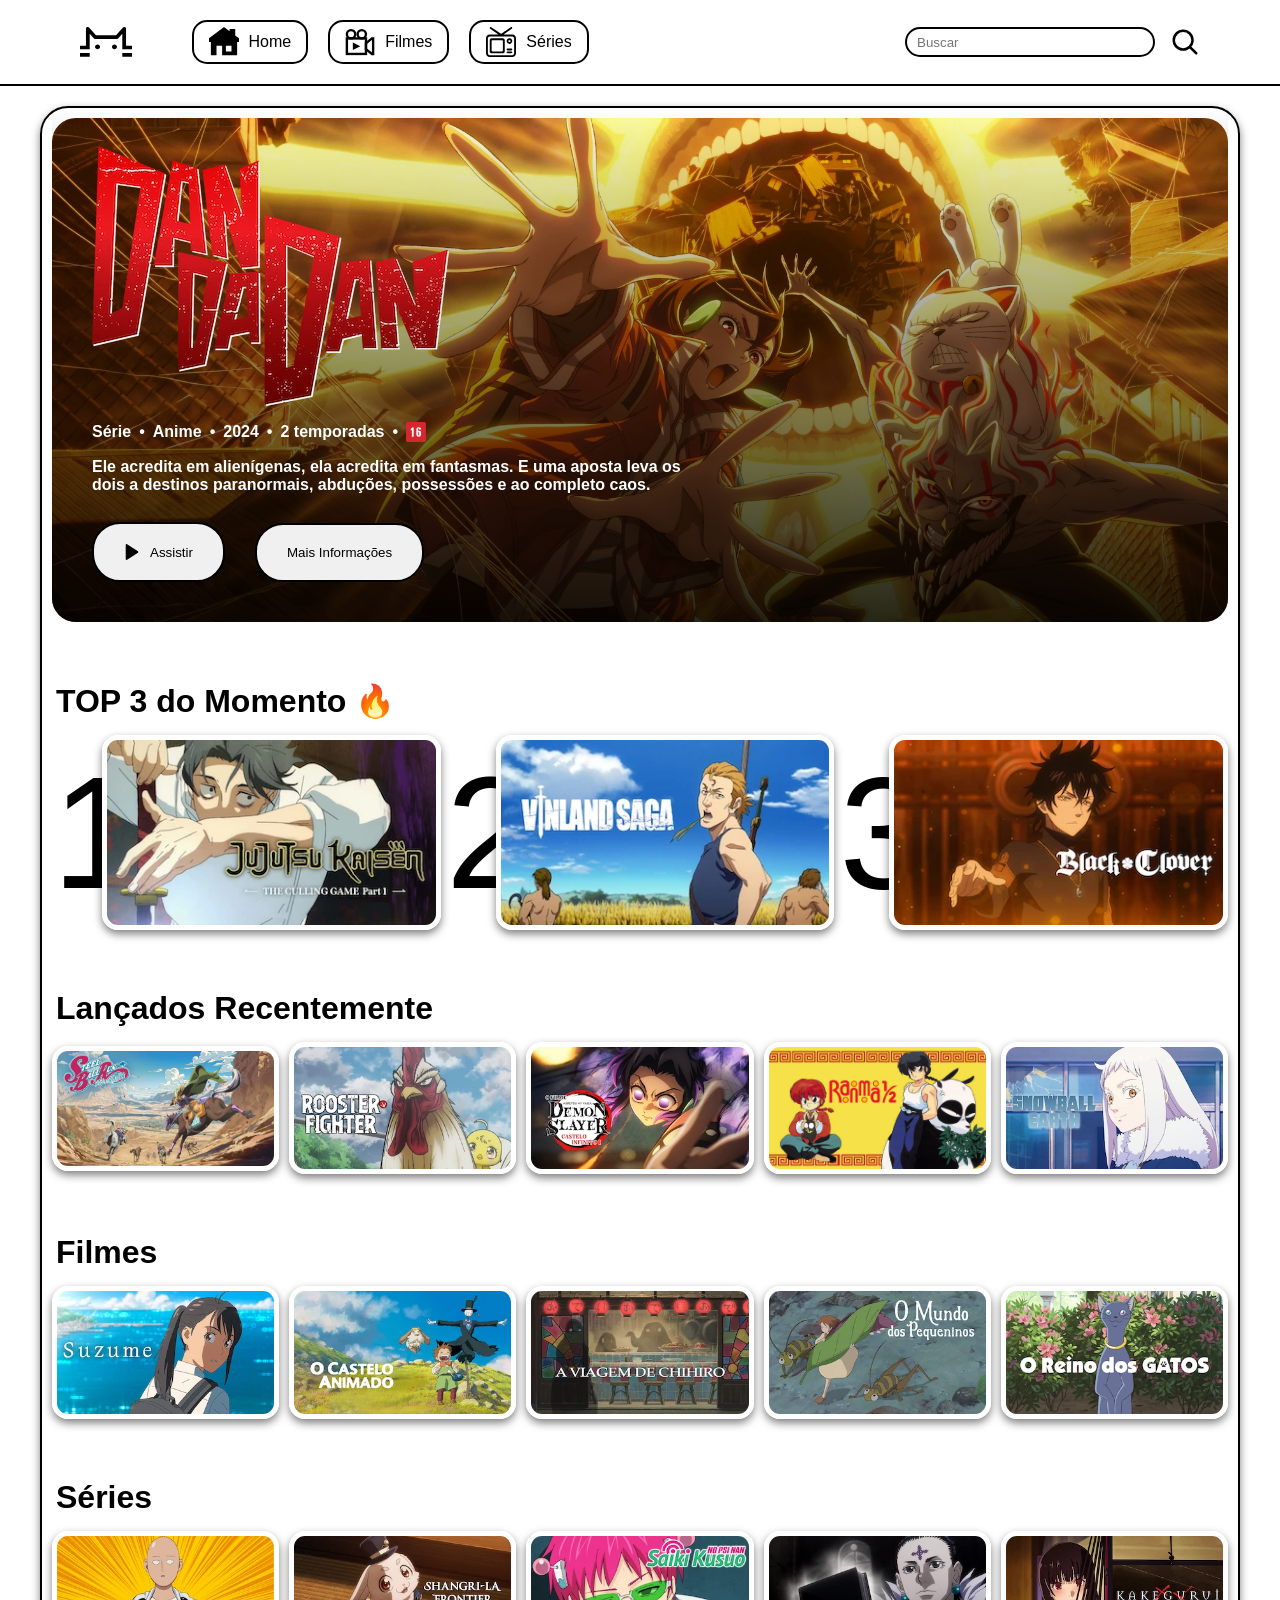
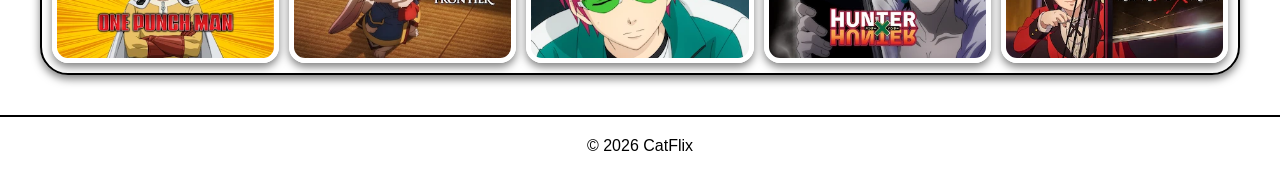
==== commit f2d8619f: "Refactor code structure for improved readability and maintainability" ====
--- a/Streaming App/index.html
+++ b/Streaming App/index.html
@@ -91,7 +91,7 @@
 
                     <div class="button-box" id="watch-box">
 
-                        <a class="button" href="https://www.youtube.com/watch?v=vH3Ar2A-Wto" target="_blank" rel="noopener">
+                        <a class="button" href="https://www.youtube.com/watch?v=dQw4w9WgXcQ" target="_blank" rel="noopener">
                             <img class="svg" id="play-button" src="./assets/play-icon.svg" alt="">
                             Assistir
                         </a>
@@ -161,60 +161,60 @@
 
                 <li class="movie-card">
 
-                    <a href="#filme-avatar">
-                        <img class="movie-thumbnail" src="./img/avatar-banner.webp" alt="Banner de Avatar">
-                    </a>
-                    <div class="movie-info">
-                        <h3 class="movie-name">Avatar: A Lenda de Aang</h3>
-                        <p>3 temporadas • 61 episódios</p>
-                    </div>
-
-                </li>
-
-                <li class="movie-card">
-
-                    <a href="#filme-jojo">
-                        <img class="movie-thumbnail" src="./img/jojo-banner.webp" alt="Banner de JoJo">
-                    </a>
-                    <div class="movie-info">
-                        <h3 class="movie-name">JoJo's Bizarre Adventure</h3>
-                        <p>5 temporadas • 190 episódios</p>
-                    </div>
-
-                </li>
-
-                <li class="movie-card">
-
-                    <a href="#filme-avatar">
-                        <img class="movie-thumbnail" src="./img/avatar-banner.webp" alt="Banner de Avatar">
-                    </a>
-                    <div class="movie-info">
-                        <h3 class="movie-name">Avatar: A Lenda de Aang</h3>
-                        <p>3 temporadas • 61 episódios</p>
-                    </div>
-
-                </li>
-
-                <li class="movie-card">
-
-                    <a href="#filme-jojo">
-                        <img class="movie-thumbnail" src="./img/jojo-banner.webp" alt="Banner de JoJo">
-                    </a>
-                    <div class="movie-info">
-                        <h3 class="movie-name">JoJo's Bizarre Adventure</h3>
-                        <p>5 temporadas • 190 episódios</p>
-                    </div>
-
-                </li>
-
-                <li class="movie-card">
-
-                    <a href="#filme-avatar">
-                        <img class="movie-thumbnail" src="./img/avatar-banner.webp" alt="Banner de Avatar">
-                    </a>
-                    <div class="movie-info">
-                        <h3 class="movie-name">Avatar: A Lenda de Aang</h3>
-                        <p>3 temporadas • 61 episódios</p>
+                    <a href="">
+                        <img class="movie-thumbnail" src="./img/steel-ball-run.webp" alt="Banner de Stell Ball Run">
+                    </a>
+                    <div class="movie-info">
+                        <h3 class="movie-name">JoJo's: Steel Ball Run</h3>
+                        <p>2 temporadas • 5 episódios</p>
+                    </div>
+
+                </li>
+
+                <li class="movie-card">
+
+                    <a href="#">
+                        <img class="movie-thumbnail" src="./img/rooster-fighter.webp" alt="Banner de Rooster Fighter">
+                    </a>
+                    <div class="movie-info">
+                        <h3 class="movie-name">Rooster Fighter</h3>
+                        <p>1 temporada • 12 episódios</p>
+                    </div>
+
+                </li>
+
+                <li class="movie-card">
+
+                    <a href="#">
+                        <img class="movie-thumbnail" src="./img/demon-slayer.webp" alt="Banner de Avatar">
+                    </a>
+                    <div class="movie-info">
+                        <h3 class="movie-name">Demon Slayer: Castelo Infinito I</h3>
+                        <p>2h 34min</p>
+                    </div>
+
+                </li>
+
+                <li class="movie-card">
+
+                    <a href="#">
+                        <img class="movie-thumbnail" src="./img/ranma.webp" alt="Banner de Ranma">
+                    </a>
+                    <div class="movie-info">
+                        <h3 class="movie-name">Ranma 1-2</h3>
+                        <p>3 temporadas • 26 episódios</p>
+                    </div>
+
+                </li>
+
+                <li class="movie-card">
+
+                    <a href="#">
+                        <img class="movie-thumbnail" src="./img/snowball.webp" alt="Banner de Snowball Earth">
+                    </a>
+                    <div class="movie-info">
+                        <h3 class="movie-name">Snowball Earth</h3>
+                        <p>1 temporadas • 13 episódios</p>
                     </div>
 
                 </li>
@@ -231,60 +231,60 @@
 
                 <li class="movie-card">
 
-                    <a href="#filme-avatar">
-                        <img class="movie-thumbnail" src="./img/avatar-banner.webp" alt="Banner de Avatar">
-                    </a>
-                    <div class="movie-info">
-                        <h3 class="movie-name">Avatar: A Lenda de Aang</h3>
-                        <p>3 temporadas • 61 episódios</p>
-                    </div>
-
-                </li>
-
-                <li class="movie-card">
-
-                    <a href="#filme-jojo">
-                        <img class="movie-thumbnail" src="./img/jojo-banner.webp" alt="Banner de JoJo">
-                    </a>
-                    <div class="movie-info">
-                        <h3 class="movie-name">JoJo's Bizarre Adventure</h3>
-                        <p>5 temporadas • 190 episódios</p>
-                    </div>
-
-                </li>
-
-                <li class="movie-card">
-
-                    <a href="#filme-avatar">
-                        <img class="movie-thumbnail" src="./img/avatar-banner.webp" alt="Banner de Avatar">
-                    </a>
-                    <div class="movie-info">
-                        <h3 class="movie-name">Avatar: A Lenda de Aang</h3>
-                        <p>3 temporadas • 61 episódios</p>
-                    </div>
-
-                </li>
-
-                <li class="movie-card">
-
-                    <a href="#filme-jojo">
-                        <img class="movie-thumbnail" src="./img/jojo-banner.webp" alt="Banner de JoJo">
-                    </a>
-                    <div class="movie-info">
-                        <h3 class="movie-name">JoJo's Bizarre Adventure</h3>
-                        <p>5 temporadas • 190 episódios</p>
-                    </div>
-
-                </li>
-
-                <li class="movie-card">
-
-                    <a href="#filme-avatar">
-                        <img class="movie-thumbnail" src="./img/avatar-banner.webp" alt="Banner de Avatar">
-                    </a>
-                    <div class="movie-info">
-                        <h3 class="movie-name">Avatar: A Lenda de Aang</h3>
-                        <p>3 temporadas • 61 episódios</p>
+                    <a href="#">
+                        <img class="movie-thumbnail" src="./img/suzume.webp" alt="Banner de Suzume">
+                    </a>
+                    <div class="movie-info">
+                        <h3 class="movie-name">Suzume</h3>
+                        <p>2022 • 2h 2min</p>
+                    </div>
+
+                </li>
+
+                <li class="movie-card">
+
+                    <a href="#">
+                        <img class="movie-thumbnail" src="./img/castelo-animado.webp" alt="Banner de O Castelo Animado">
+                    </a>
+                    <div class="movie-info">
+                        <h3 class="movie-name">O Castelo Animado</h3>
+                        <p>2004 • 1h 59min</p>
+                    </div>
+
+                </li>
+
+                <li class="movie-card">
+
+                    <a href="#">
+                        <img class="movie-thumbnail" src="./img/chihiro.webp" alt="Banner de A Viagem de Chihiro">
+                    </a>
+                    <div class="movie-info">
+                        <h3 class="movie-name">A Viagem de Chihiro</h3>
+                        <p>2001 • 2h 5min</p>
+                    </div>
+
+                </li>
+
+                <li class="movie-card">
+
+                    <a href="#">
+                        <img class="movie-thumbnail" src="./img/pequeninos.webp" alt="Banner de O Mundo dos Pequeninos">
+                    </a>
+                    <div class="movie-info">
+                        <h3 class="movie-name">O Mundo dos Pequeninos</h3>
+                        <p>2010 • 1h 34min</p>
+                    </div>
+
+                </li>
+
+                <li class="movie-card">
+
+                    <a href="#">
+                        <img class="movie-thumbnail" src="./img/reino-gatos.webp" alt="Banner de O Reino dos Gatos">
+                    </a>
+                    <div class="movie-info">
+                        <h3 class="movie-name">O Reino dos Gatos</h3>
+                        <p>2002 • 1h 15min</p>
                     </div>
 
                 </li>
@@ -301,60 +301,60 @@
 
                 <li class="movie-card">
 
-                    <a href="#filme-avatar">
-                        <img class="movie-thumbnail" src="./img/avatar-banner.webp" alt="Banner de Avatar">
-                    </a>
-                    <div class="movie-info">
-                        <h3 class="movie-name">Avatar: A Lenda de Aang</h3>
-                        <p>3 temporadas • 61 episódios</p>
-                    </div>
-
-                </li>
-
-                <li class="movie-card">
-
-                    <a href="#filme-jojo">
-                        <img class="movie-thumbnail" src="./img/jojo-banner.webp" alt="Banner de JoJo">
-                    </a>
-                    <div class="movie-info">
-                        <h3 class="movie-name">JoJo's Bizarre Adventure</h3>
-                        <p>5 temporadas • 190 episódios</p>
-                    </div>
-
-                </li>
-
-                <li class="movie-card">
-
-                    <a href="#filme-avatar">
-                        <img class="movie-thumbnail" src="./img/avatar-banner.webp" alt="Banner de Avatar">
-                    </a>
-                    <div class="movie-info">
-                        <h3 class="movie-name">Avatar: A Lenda de Aang</h3>
-                        <p>3 temporadas • 61 episódios</p>
-                    </div>
-
-                </li>
-
-                <li class="movie-card">
-
-                    <a href="#filme-jojo">
-                        <img class="movie-thumbnail" src="./img/jojo-banner.webp" alt="Banner de JoJo">
-                    </a>
-                    <div class="movie-info">
-                        <h3 class="movie-name">JoJo's Bizarre Adventure</h3>
-                        <p>5 temporadas • 190 episódios</p>
-                    </div>
-
-                </li>
-
-                <li class="movie-card">
-
-                    <a href="#filme-avatar">
-                        <img class="movie-thumbnail" src="./img/avatar-banner.webp" alt="Banner de Avatar">
-                    </a>
-                    <div class="movie-info">
-                        <h3 class="movie-name">Avatar: A Lenda de Aang</h3>
-                        <p>3 temporadas • 61 episódios</p>
+                    <a href="#">
+                        <img class="movie-thumbnail" src="./img/one-punch-man.webp" alt="One Punch Man">
+                    </a>
+                    <div class="movie-info">
+                        <h3 class="movie-name">One Punch Man</h3>
+                        <p>3 temporadas • 34 episódios</p>
+                    </div>
+
+                </li>
+
+                <li class="movie-card">
+
+                    <a href="#">
+                        <img class="movie-thumbnail" src="./img/shangrila.webp" alt="Banner de Shangri-la Frontier">
+                    </a>
+                    <div class="movie-info">
+                        <h3 class="movie-name">Shangri-la Frontier</h3>
+                        <p>2 temporadas • 20 episódios</p>
+                    </div>
+
+                </li>
+
+                <li class="movie-card">
+
+                    <a href="#">
+                        <img class="movie-thumbnail" src="./img/saiki-kusuo.webp" alt="Banner de Saiki Kusuo no Psi-nan">
+                    </a>
+                    <div class="movie-info">
+                        <h3 class="movie-name">Saiki Kusuo no Psi-nan</h3>
+                        <p>3 temporadas • 22 episódios</p>
+                    </div>
+
+                </li>
+
+                <li class="movie-card">
+
+                    <a href="#">
+                        <img class="movie-thumbnail" src="./img/hunterxhunter.webp" alt="Banner de Hunter x Hunter">
+                    </a>
+                    <div class="movie-info">
+                        <h3 class="movie-name">Hunter x Hunter</h3>
+                        <p>6 temporadas • 146 episódios</p>
+                    </div>
+
+                </li>
+
+                <li class="movie-card">
+
+                    <a href="#">
+                        <img class="movie-thumbnail" src="./img/kakegurui.webp" alt="Banner de Kakegurui">
+                    </a>
+                    <div class="movie-info">
+                        <h3 class="movie-name">Kakegurui</h3>
+                        <p>2 temporadas • 20 episódios</p>
                     </div>
 
                 </li>
@@ -370,8 +370,6 @@
         <p>© 2026 CatFlix</p>
 
     </footer>
-
-    <!-- Menus flutuantes (abrem ao clicar no card; cada um tem o mesmo id do link do card) -->
 
     <div class="modal" id="filme-dandadan">
 
@@ -591,7 +589,6 @@
             <a class="modal-fechar" href="#!">✕</a>
 
             <div class="modal-trailer">
-                <!-- Sem trailer ainda: troque esta imagem por um <iframe> do YouTube -->
                 <img src="./img/avatar-banner.webp" alt="Banner de Avatar: A Lenda de Aang">
             </div>
 
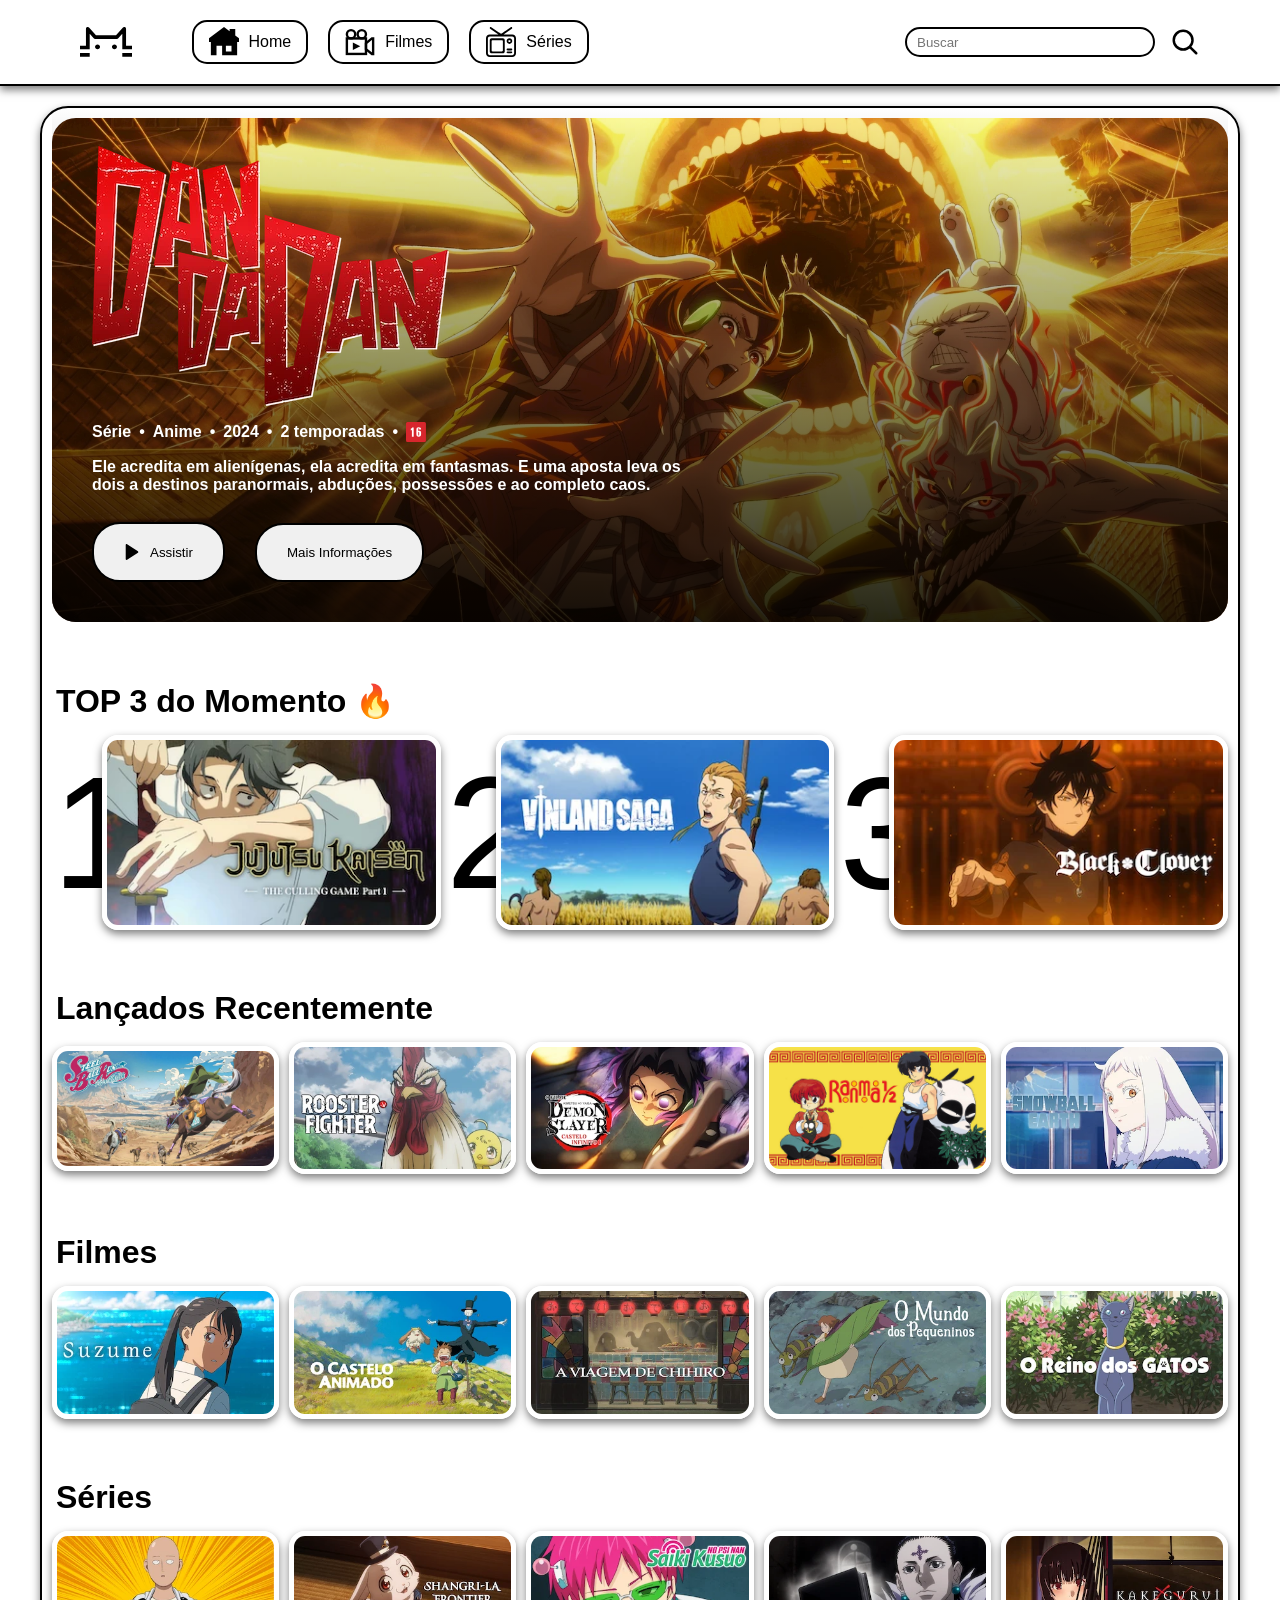
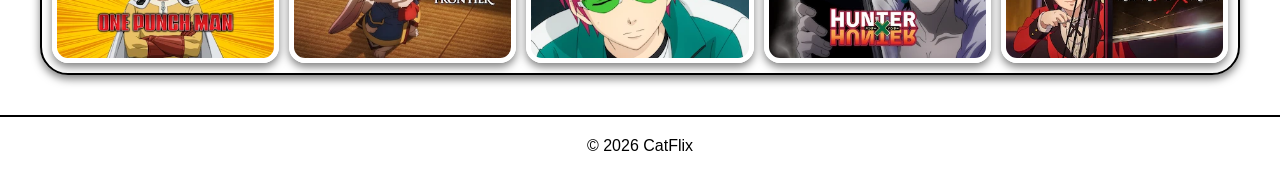
==== commit cc8be58e: "Add Vinland Saga image in WebP format to the Streaming App assets" ====
--- a/Streaming App/index.html
+++ b/Streaming App/index.html
@@ -6,7 +6,8 @@
     <meta name="viewport" content="width=device-width, initial-scale=1.0">
     <meta name="description" content="CatFlix - filmes, séries e animes para assistir.">
     <link rel="stylesheet" href="./css/style.css">
-    <title>CatFlix</title>
+    <link rel="icon" type="image/x-icon" href="./img/favicon.jpg">
+    <title>Home - CatFlix</title>
 </head>
 
 <body>
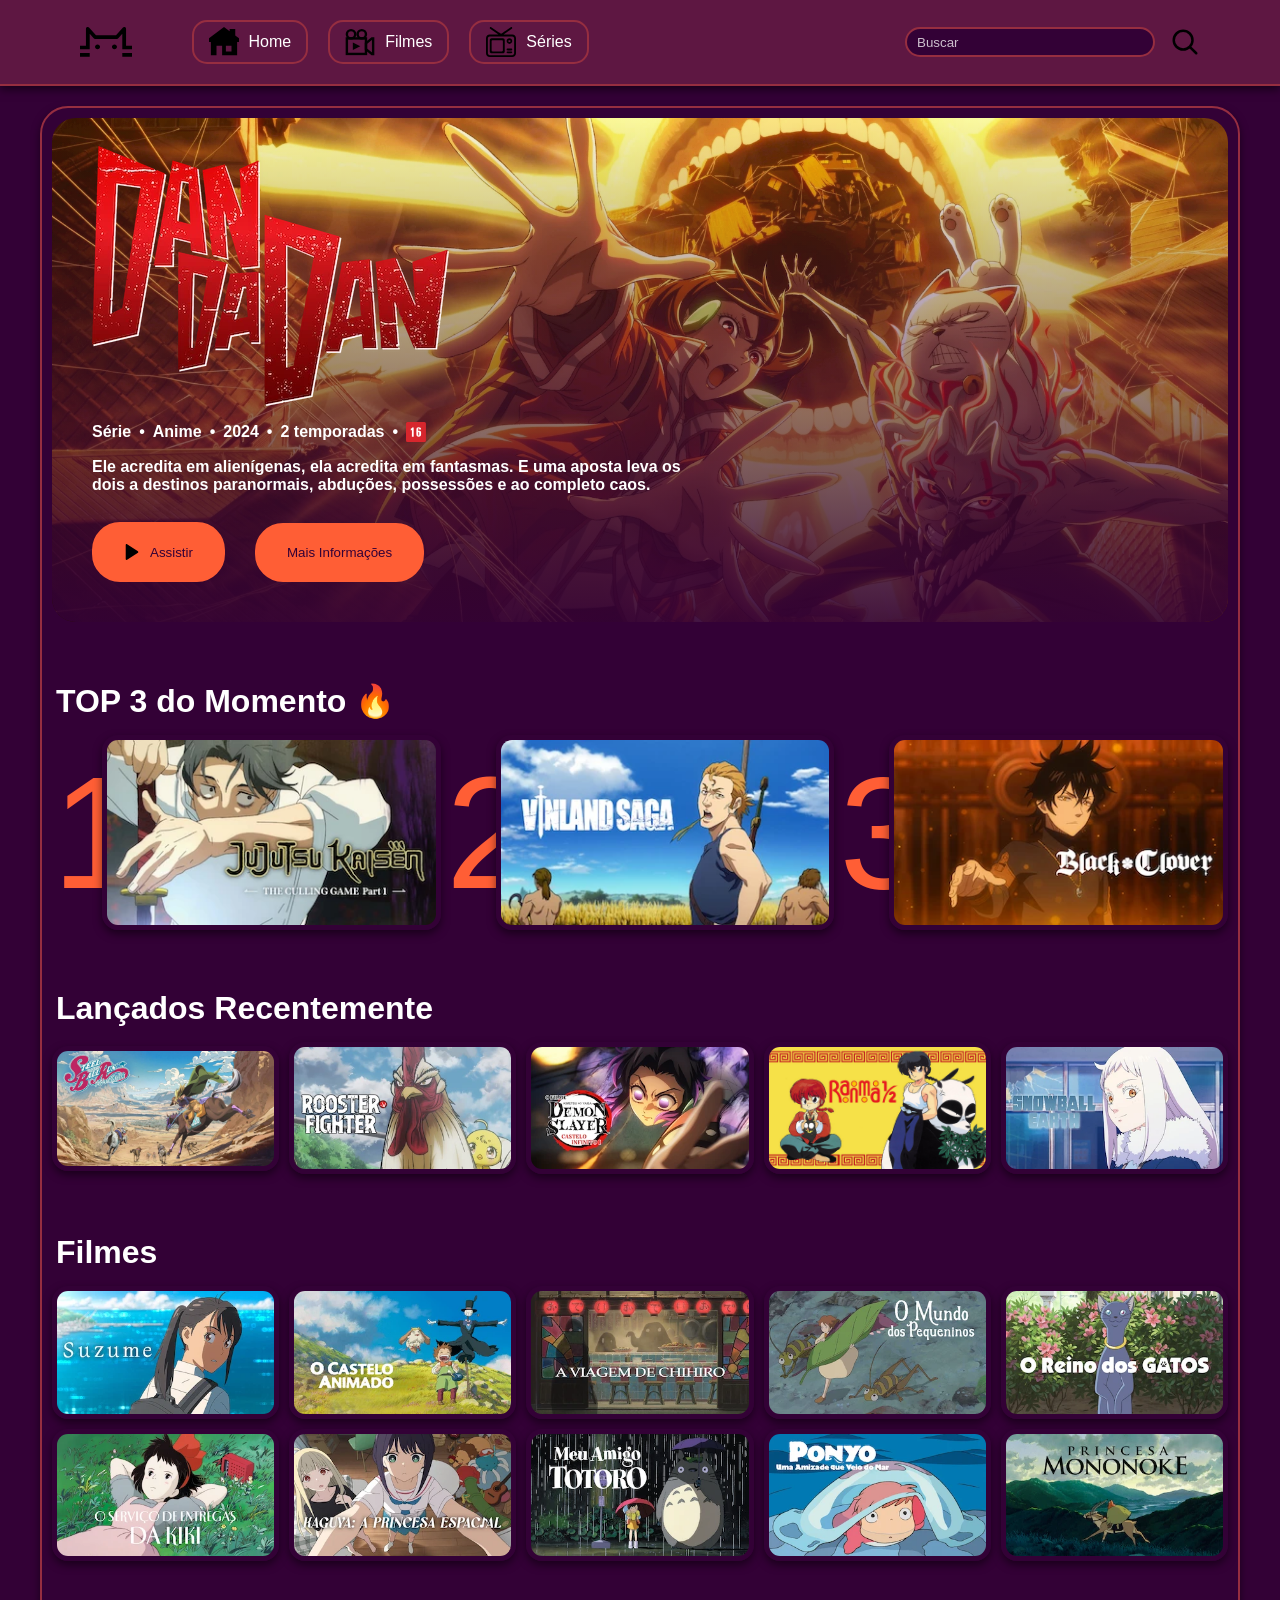
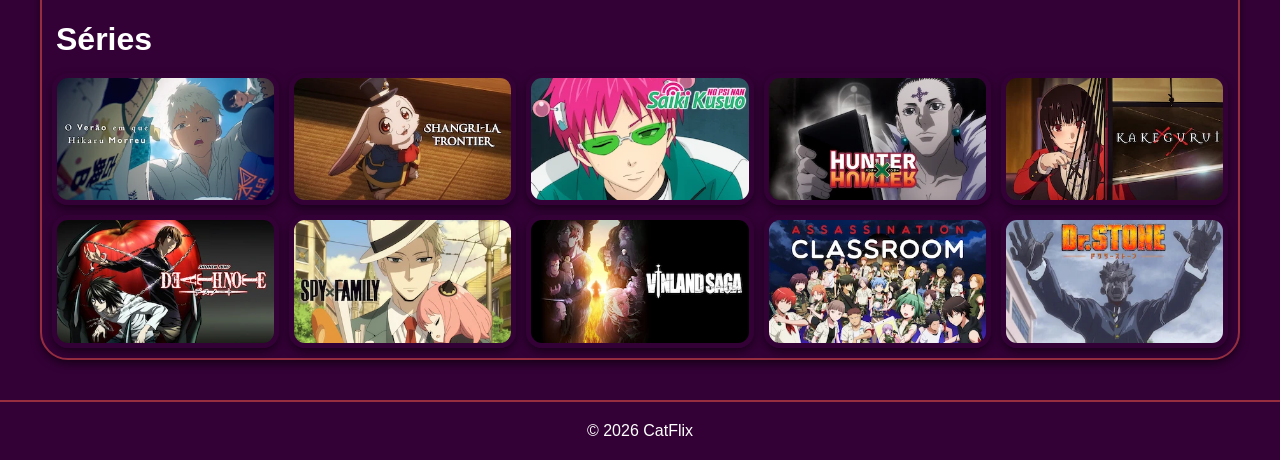
==== commit c33a6bf3: "Refactor code structure for improved readability and maintainability" ====
--- a/Streaming App/index.html
+++ b/Streaming App/index.html
@@ -290,6 +290,66 @@
 
                 </li>
 
+                <li class="movie-card">
+
+                    <a href="#">
+                        <img class="movie-thumbnail" src="./img/kiki.webp" alt="Banner de O Serviço de Entregas da Kiki">
+                    </a>
+                    <div class="movie-info">
+                        <h3 class="movie-name">O Serviço de Entregas da Kiki</h3>
+                        <p>1989 • 1h 43min</p>
+                    </div>
+
+                </li>
+
+                <li class="movie-card">
+
+                    <a href="#">
+                        <img class="movie-thumbnail" src="./img/kaguya.webp" alt="Banner de Kaguya: A Princesa Espacial">
+                    </a>
+                    <div class="movie-info">
+                        <h3 class="movie-name">Kaguya: A Princesa Espacial</h3>
+                        <p>2026 • 2h 24min</p>
+                    </div>
+
+                </li>
+
+                <li class="movie-card">
+
+                    <a href="#">
+                        <img class="movie-thumbnail" src="./img/totoro.webp" alt="Banner de Meu Amigo Totoro">
+                    </a>
+                    <div class="movie-info">
+                        <h3 class="movie-name">Meu Amigo Totoro</h3>
+                        <p>1988 • 1h 27min</p>
+                    </div>
+
+                </li>
+
+                <li class="movie-card">
+
+                    <a href="#">
+                        <img class="movie-thumbnail" src="./img/ponyo.webp" alt="Banner de Ponyo">
+                    </a>
+                    <div class="movie-info">
+                        <h3 class="movie-name">Ponyo: Uma Amizade que Veio do Mar</h3>
+                        <p>2008 • 1h 41min</p>
+                    </div>
+
+                </li>
+
+                <li class="movie-card">
+
+                    <a href="#">
+                        <img class="movie-thumbnail" src="./img/princesa-mononoke.webp" alt="Banner de Princesa Mononoke">
+                    </a>
+                    <div class="movie-info">
+                        <h3 class="movie-name">Princesa Mononoke</h3>
+                        <p>1997 • 2h 14min</p>
+                    </div>
+
+                </li>
+
             </ul>
 
         </section>
@@ -303,11 +363,11 @@
                 <li class="movie-card">
 
                     <a href="#">
-                        <img class="movie-thumbnail" src="./img/one-punch-man.webp" alt="One Punch Man">
-                    </a>
-                    <div class="movie-info">
-                        <h3 class="movie-name">One Punch Man</h3>
-                        <p>3 temporadas • 34 episódios</p>
+                        <img class="movie-thumbnail" src="./img/hikari.webp" alt="Banner de O Verão em que Hikaru Morreu">
+                    </a>
+                    <div class="movie-info">
+                        <h3 class="movie-name">O Verão em que Hikaru Morreu</h3>
+                        <p>1 temporada • 12 episódios</p>
                     </div>
 
                 </li>
@@ -356,6 +416,66 @@
                     <div class="movie-info">
                         <h3 class="movie-name">Kakegurui</h3>
                         <p>2 temporadas • 20 episódios</p>
+                    </div>
+
+                </li>
+
+                <li class="movie-card">
+
+                    <a href="#">
+                        <img class="movie-thumbnail" src="./img/death-note.webp" alt="Banner de Death Note">
+                    </a>
+                    <div class="movie-info">
+                        <h3 class="movie-name">Death Note</h3>
+                        <p>1 temporada • 37 episódios</p>
+                    </div>
+
+                </li>
+
+                <li class="movie-card">
+
+                    <a href="#">
+                        <img class="movie-thumbnail" src="./img/spyxfamily.webp" alt="Banner de Spy x Family">
+                    </a>
+                    <div class="movie-info">
+                        <h3 class="movie-name">Spy x Family</h3>
+                        <p>3 temporadas • 50 episódios</p>
+                    </div>
+
+                </li>
+
+                <li class="movie-card">
+
+                    <a href="#">
+                        <img class="movie-thumbnail" src="./img/vinland-saga.webp" alt="Banner de Vinland Saga">
+                    </a>
+                    <div class="movie-info">
+                        <h3 class="movie-name">Vinland Saga</h3>
+                        <p>2 temporadas • 48 episódios</p>
+                    </div>
+
+                </li>
+
+                <li class="movie-card">
+
+                    <a href="#">
+                        <img class="movie-thumbnail" src="./img/assassination-classroom.webp" alt="Banner de Assassination Classroom">
+                    </a>
+                    <div class="movie-info">
+                        <h3 class="movie-name">Assassination Classroom</h3>
+                        <p>2 temporadas • 47 episódios</p>
+                    </div>
+
+                </li>
+
+                <li class="movie-card">
+
+                    <a href="#">
+                        <img class="movie-thumbnail" src="./img/dr-stone.webp" alt="Banner de Dr. STONE">
+                    </a>
+                    <div class="movie-info">
+                        <h3 class="movie-name">Dr. STONE</h3>
+                        <p>3 temporadas • 58 episódios</p>
                     </div>
 
                 </li>
@@ -581,110 +701,6 @@
 
     </div>
 
-    <div class="modal" id="filme-avatar">
-
-        <a class="modal-fundo" href="#!"></a>
-
-        <div class="modal-box">
-
-            <a class="modal-fechar" href="#!">✕</a>
-
-            <div class="modal-trailer">
-                <img src="./img/avatar-banner.webp" alt="Banner de Avatar: A Lenda de Aang">
-            </div>
-
-            <div class="modal-conteudo">
-
-                <div class="modal-principal">
-                    <h2 class="modal-titulo">Avatar: A Lenda de Aang</h2>
-                    <div class="modal-detalhes">
-                        <span>2005</span>
-                        <span>3 temporadas • 61 episódios</span>
-                    </div>
-                    <p>Em um mundo dividido em quatro nações, só o Avatar consegue dominar os quatro elementos. Após cem anos congelado, o jovem Aang desperta e, ao lado de Katara e Sokka, precisa aprender todos os elementos e deter a Nação do Fogo.</p>
-                </div>
-
-                <div class="modal-lateral">
-                <p><span>Estúdio:</span> Nickelodeon</p>
-                <p><span>Criação:</span> Michael Dante DiMartino e Bryan Konietzko</p>
-                <p><span>Gêneros:</span> Séries de animação, Aventura, Fantasia</p>
-                </div>
-
-            </div>
-
-            <div class="modal-comentarios">
-
-                <h3>Comentários</h3>
-
-                <p class="comentarios-aviso">Entre na sua conta para poder comentar.</p>
-
-                <form class="comentarios-form" action="">
-                    <textarea class="comentarios-texto" rows="3" placeholder="Escreva um comentário..." aria-label="Escreva um comentário" disabled></textarea>
-                    <button class="comentarios-botao" type="submit" disabled>Publicar</button>
-                </form>
-
-                <ul class="comentarios-lista">
-                    <li class="comentarios-vazio">Nenhum comentário ainda.</li>
-                </ul>
-
-            </div>
-
-        </div>
-
-    </div>
-
-    <div class="modal" id="filme-jojo">
-
-        <a class="modal-fundo" href="#!"></a>
-
-        <div class="modal-box">
-
-            <a class="modal-fechar" href="#!">✕</a>
-
-            <div class="modal-trailer">
-                <iframe src="https://www.youtube.com/embed/fOvrr5izejw" title="Trailer de JoJo's Bizarre Adventure" allowfullscreen loading="lazy"></iframe>
-            </div>
-
-            <div class="modal-conteudo">
-
-                <div class="modal-principal">
-                    <h2 class="modal-titulo">JoJo's Bizarre Adventure</h2>
-                    <div class="modal-detalhes">
-                        <span>2012</span>
-                        <span>5 temporadas • 190 episódios</span>
-                    </div>
-                    <p>A saga da família Joestar atravessa gerações, do século XIX aos dias atuais, em batalhas contra vilões sobrenaturais e poderes como o Hamon e os Stands.</p>
-                </div>
-
-                <div class="modal-lateral">
-                <p><span>Estúdio:</span> David Production</p>
-                <p><span>Baseado em:</span> Mangá de Hirohiko Araki</p>
-                <p><span>Gêneros:</span> Animes Shounen, Animes de ação, Japoneses</p>
-                </div>
-
-            </div>
-
-            <div class="modal-comentarios">
-
-                <h3>Comentários</h3>
-
-                <p class="comentarios-aviso">Entre na sua conta para poder comentar.</p>
-
-                <form class="comentarios-form" action="">
-                    <textarea class="comentarios-texto" rows="3" placeholder="Escreva um comentário..." aria-label="Escreva um comentário" disabled></textarea>
-                    <button class="comentarios-botao" type="submit" disabled>Publicar</button>
-                </form>
-
-                <ul class="comentarios-lista">
-                    <li class="comentarios-vazio">Nenhum comentário ainda.</li>
-                </ul>
-
-            </div>
-
-        </div>
-
-    </div>
-
 </body>
 
 </html>
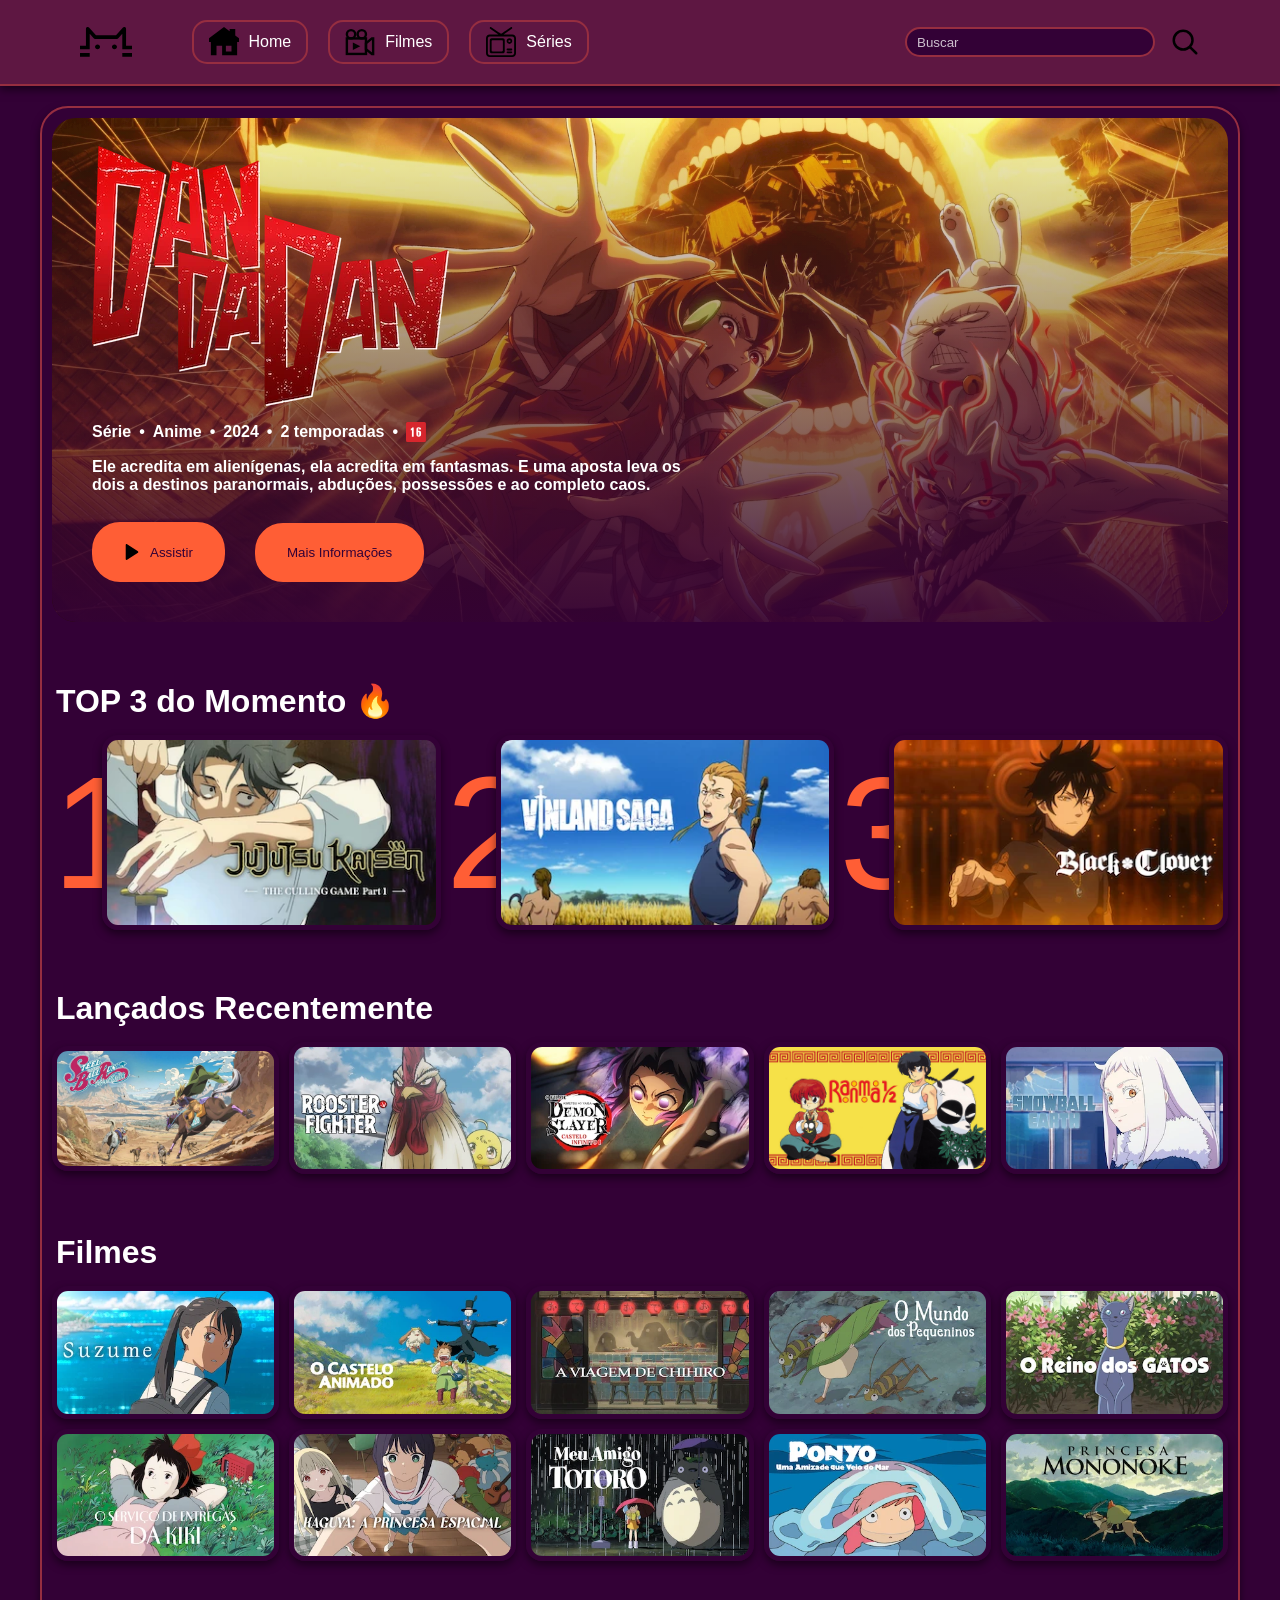
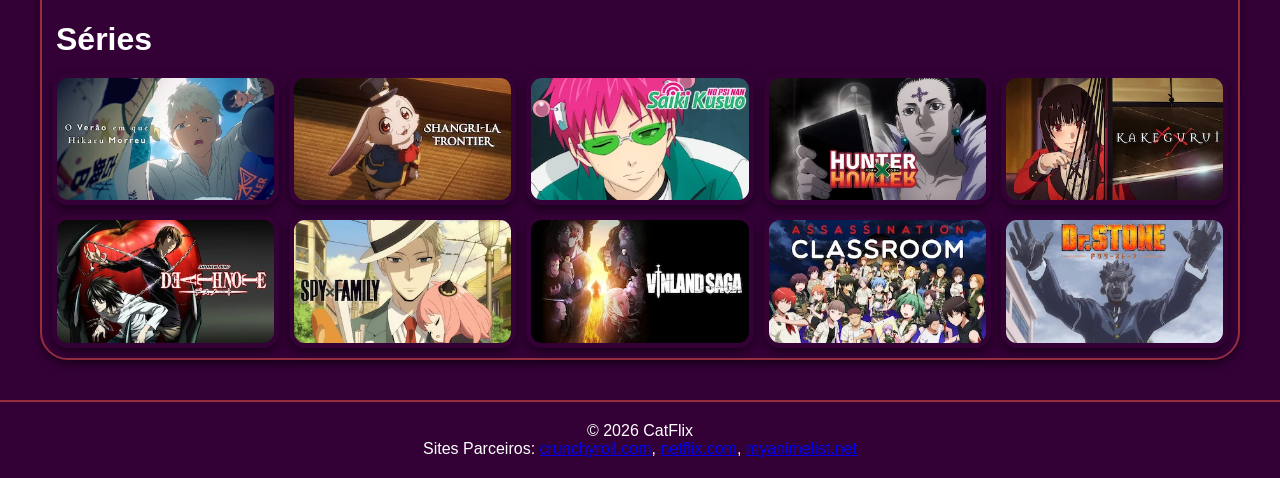
==== commit 2a89788e: "Add partner sites links to footer for enhanced navigation" ====
--- a/Streaming App/index.html
+++ b/Streaming App/index.html
@@ -490,6 +490,8 @@
 
         <p>© 2026 CatFlix</p>
 
+        <p>Sites Parceiros: <a href="https://www.crunchyroll.com/">crunchyroll.com</a>, <a href="https://www.netflix.com/">netflix.com</a>, <a href="https://myanimelist.net/">myanimelist.net</a></p>
+
     </footer>
 
     <div class="modal" id="filme-dandadan">
